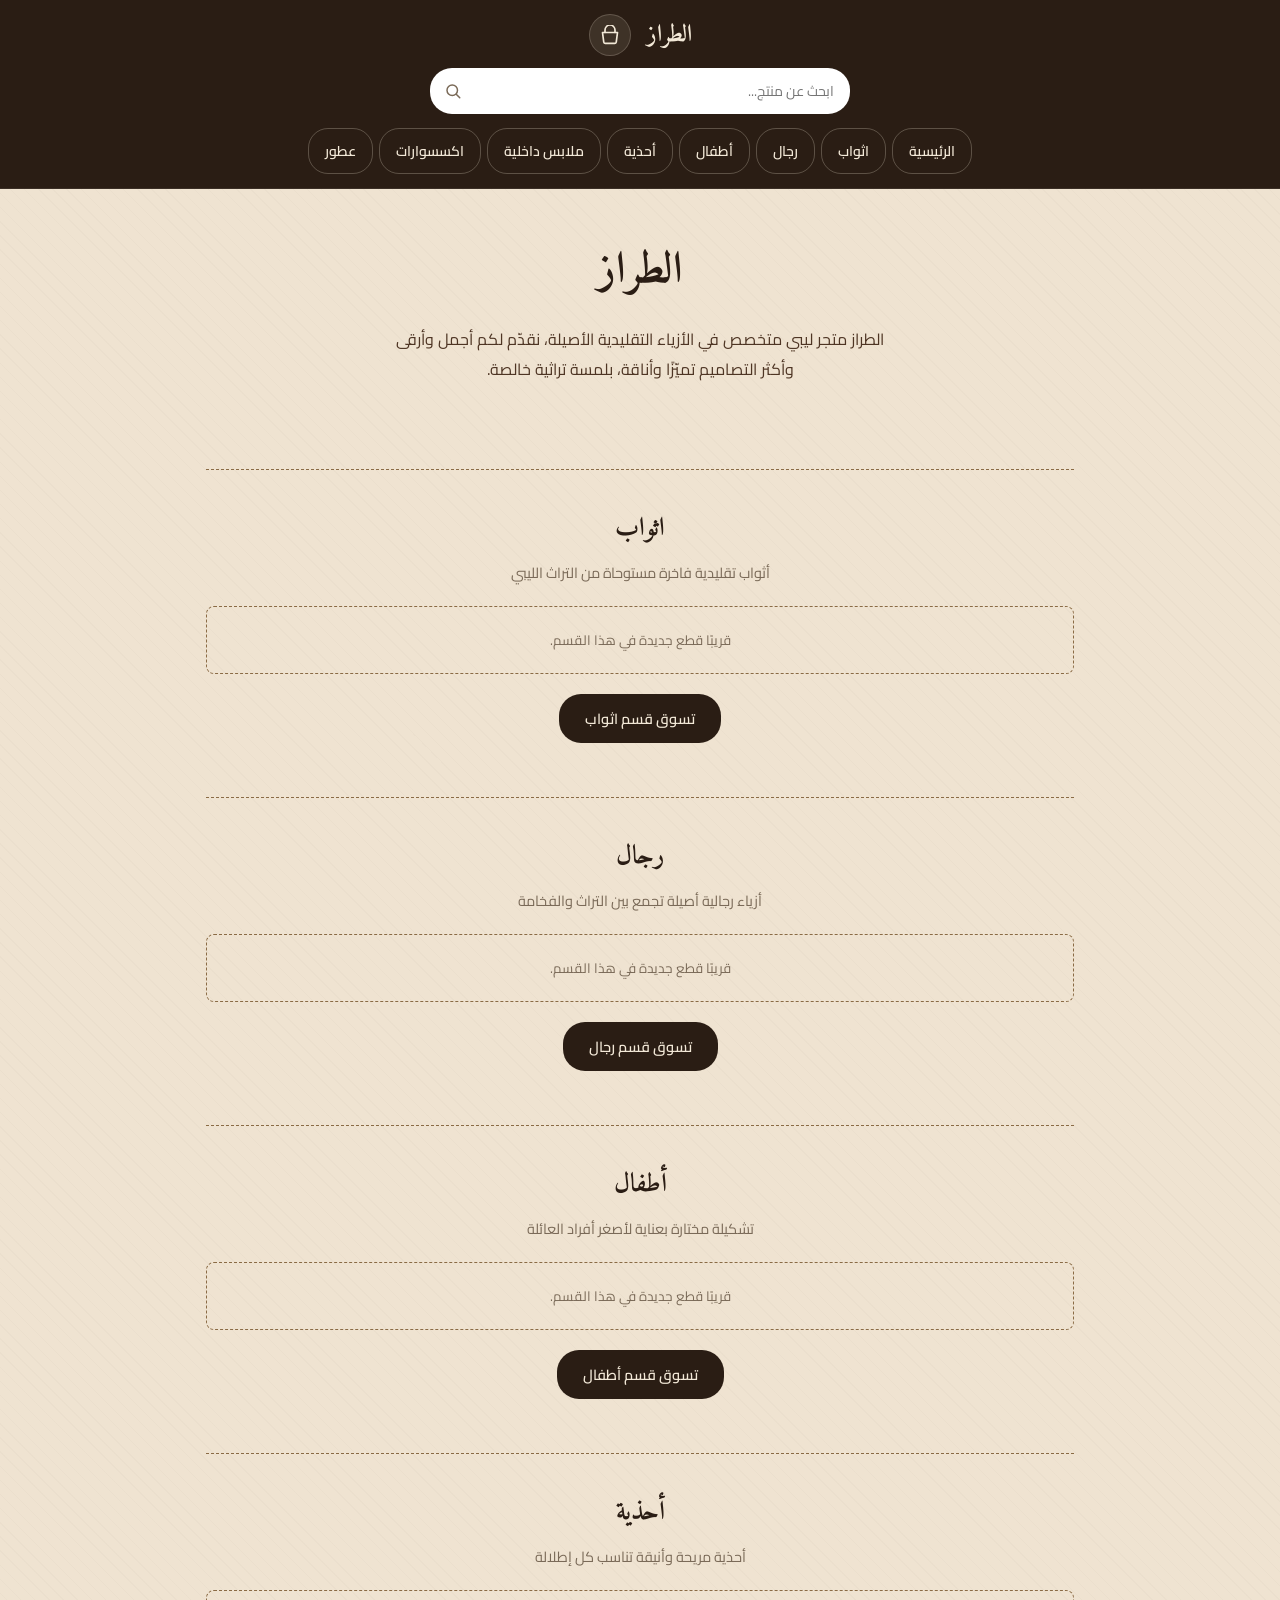
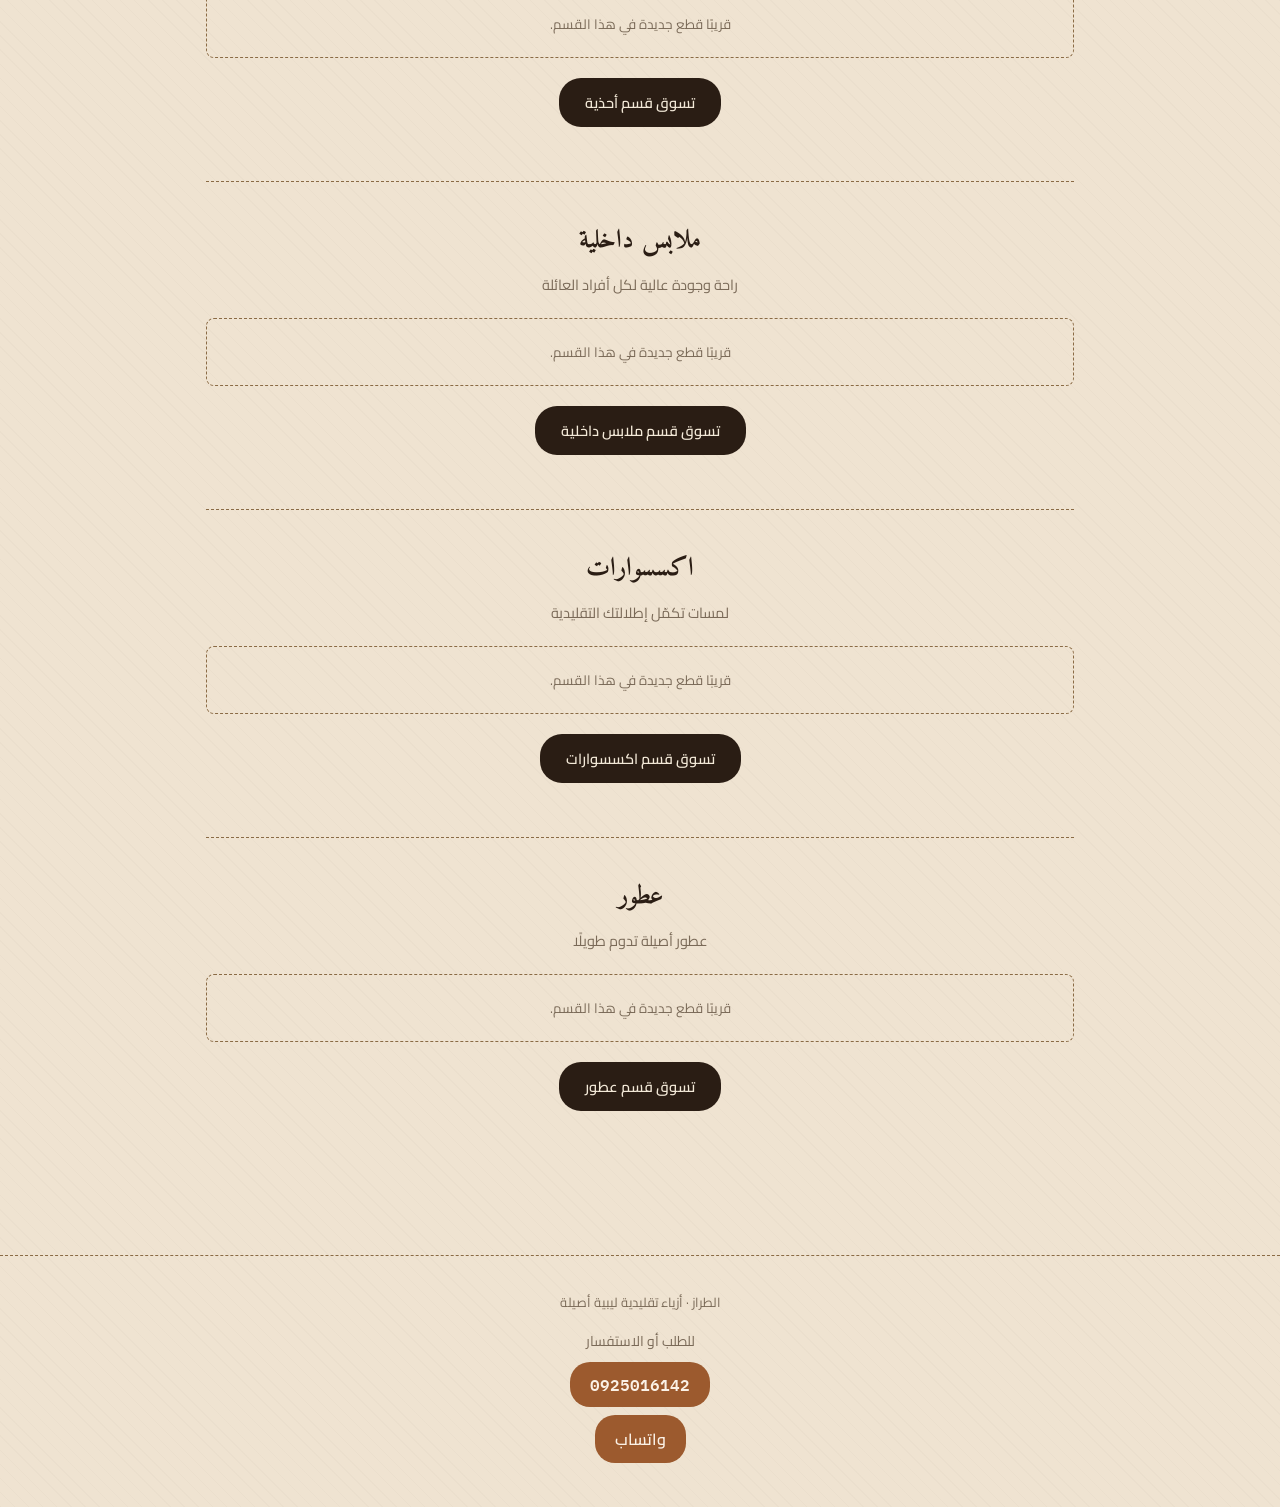
==== index.html @ 1735afae "Update index.html" ====
<!DOCTYPE html>
<html lang="ar" dir="rtl">
<head>
<meta charset="UTF-8">
<meta name="viewport" content="width=device-width, initial-scale=1.0">
<title>الطراز</title>
<meta name="description" content="الطراز متجر ليبي متخصص في الأزياء التقليدية الأصيلة. أثواب ورجالي وأطفال وأكسسوارات وعطور بلمسة تراثية فاخرة.">
<meta property="og:type" content="website">
<meta property="og:title" content="الطراز | أزياء تقليدية ليبية أصيلة">
<meta property="og:description" content="أثواب ورجالي وأطفال وأكسسوارات وعطور، بلمسة تراثية فاخرة. تصفّح واطلب مباشرة.">
<meta property="og:image" content="https://acer218.github.io/altiraz-shop/og-image.png">
<meta property="og:url" content="https://acer218.github.io/altiraz-shop/">
<meta name="twitter:card" content="summary_large_image">
<meta name="twitter:title" content="الطراز | أزياء تقليدية ليبية أصيلة">
<meta name="twitter:description" content="أثواب ورجالي وأطفال وأكسسوارات وعطور، بلمسة تراثية فاخرة.">
<meta name="twitter:image" content="https://acer218.github.io/altiraz-shop/og-image.png">
<link rel="icon" type="image/svg+xml" href="favicon.svg">
<link rel="preconnect" href="https://fonts.googleapis.com">
<link rel="preconnect" href="https://fonts.gstatic.com" crossorigin>
<link href="https://fonts.googleapis.com/css2?family=Amiri:wght@400;700&family=Cairo:wght@400;600;700&family=IBM+Plex+Mono:wght@500;600&display=swap" rel="stylesheet">
<link rel="stylesheet" href="shop.css">
</head>
<body>

<header>
  <div class="header-top">
    <div class="brand-group">
      <div class="brand" id="brandLogo">الطراز</div>
      <button class="header-cart-btn" id="headerCartBtn" aria-label="السلة">
        <svg viewBox="0 0 24 24" fill="none" stroke="currentColor" stroke-width="2" stroke-linecap="round" stroke-linejoin="round"><path d="M6 9V6a6 6 0 0112 0v3"/><path d="M3 9h18l-1.5 11.5a2 2 0 01-2 1.5H6.5a2 2 0 01-2-1.5L3 9z"/></svg>
        <span class="cart-badge" id="cartBadge">0</span>
      </button>
    </div>
  </div>
  <div class="header-search">
    <input type="text" id="globalSearch" placeholder="ابحث عن منتج..." autocomplete="off">
    <button id="globalSearchBtn" aria-label="بحث">
      <svg viewBox="0 0 24 24" fill="none" stroke="currentColor" stroke-width="2" stroke-linecap="round" stroke-linejoin="round"><circle cx="11" cy="11" r="7"/><line x1="21" y1="21" x2="16.65" y2="16.65"/></svg>
    </button>
  </div>
  <nav id="navButtons"></nav>
</header>

<div class="admin-banner" id="adminBanner" style="display:none;"></div>

<main id="main">
  <div class="loading">جاري التحميل…</div>
</main>

<footer>
  <div class="footer-brand">الطراز &middot; أزياء تقليدية ليبية أصيلة</div>
  <div class="footer-contact">
    للطلب أو الاستفسار
    <a class="mono" href="tel:0925016142">0925016142</a>
    <a class="whatsapp-btn" href="https://wa.me/218925016142" target="_blank" rel="noopener">واتساب</a>
  </div>
  <button class="secret-dot" id="secretDot" aria-hidden="true" tabindex="-1"></button>
</footer>

<script src="shop.js"></script>
</body>
</html>
---- shop.css ----
:root{
  --espresso:#2a1d14;
  --coffee:#4e3524;
  --camel:#c89a67;
  --camel-dark:#8a6234;
  --parchment:#efe3d1;
  --card:#fbf6ec;
  --rust:#9c5a2e;
  --rust-dark:#7a4523;
  --thread:#8a6b45;
  --ink:#2a1d14;
  --muted:#7a6a58;
}
*{box-sizing:border-box;}
html,body{margin:0;padding:0;}
body{
  background:var(--parchment);
  background-image:
    repeating-linear-gradient(45deg, rgba(42,29,20,0.02) 0px, rgba(42,29,20,0.02) 1px, transparent 1px, transparent 10px);
  color:var(--ink);
  font-family:'Cairo', sans-serif;
  min-height:100vh;
  font-size:15px;
}
h1,h2,h3,.brand{ font-family:'Amiri', serif; }
.mono{ font-family:'IBM Plex Mono', monospace; direction:ltr; unicode-bidi:isolate; }

/* header / nav */
header{
  background:var(--espresso);
  color:var(--parchment);
  padding:14px 16px;
  position:sticky;
  top:0;
  z-index:30;
  border-bottom:1px solid rgba(255,255,255,0.08);
}
.header-top{
  display:flex;
  justify-content:center;
  margin-bottom:12px;
}
.brand-group{
  display:flex;
  align-items:center;
  gap:16px;
}
.brand{
  font-size:24px;
  font-weight:700;
  color:#f3e9d8;
  cursor:pointer;
  user-select:none;
}
.header-cart-btn{
  position:relative;
  background:rgba(243,233,216,0.1);
  border:1px solid rgba(243,233,216,0.2);
  border-radius:50%;
  width:42px; height:42px;
  color:#f3e9d8;
  cursor:pointer;
  display:flex;
  align-items:center;
  justify-content:center;
}
.header-cart-btn svg{ width:20px; height:20px; }
.header-cart-btn:hover{ background:rgba(243,233,216,0.18); }
.header-search{
  display:flex;
  align-items:center;
  background:#fff;
  border-radius:22px;
  overflow:hidden;
  width:100%;
  max-width:480px;
  margin:0 auto 14px;
}
.header-search input{
  flex:1;
  border:none;
  padding:10px 16px;
  font-size:14px;
  font-family:'Cairo', sans-serif;
  background:transparent;
  color:var(--ink);
}
.header-search input:focus{ outline:none; }
.header-search button{
  background:none;
  border:none;
  padding:0 14px;
  color:var(--muted);
  cursor:pointer;
  display:flex;
  align-items:center;
}
.header-search button svg{ width:18px; height:18px; }
nav{
  display:flex;
  flex-wrap:wrap;
  justify-content:center;
  gap:6px;
  width:100%;
}
nav button{
  background:transparent;
  border:1px solid rgba(243,233,216,0.25);
  color:#f3e9d8;
  font-family:'Cairo', sans-serif;
  font-size:14px;
  font-weight:600;
  padding:9px 16px;
  border-radius:20px;
  cursor:pointer;
  min-height:40px;
  transition:background 0.15s, border-color 0.15s;
}
nav button:hover{ background:rgba(243,233,216,0.08); }
nav button.active{
  background:var(--camel);
  border-color:var(--camel);
  color:var(--espresso);
}

.admin-banner{
  background:var(--rust);
  color:#fbf1e6;
  text-align:center;
  padding:9px 12px;
  font-size:13.5px;
  font-weight:600;
  display:flex;
  align-items:center;
  justify-content:center;
  gap:12px;
}
.admin-banner button{
  background:rgba(255,255,255,0.15);
  border:1px solid rgba(255,255,255,0.4);
  color:#fbf1e6;
  font-size:12.5px;
  padding:5px 12px;
  border-radius:14px;
  cursor:pointer;
}

main{ max-width:900px; margin:0 auto; padding:0 16px 70px; }

/* hero / intro */
.hero{
  padding:44px 4px 30px;
  text-align:center;
}
.hero h1{
  font-size:34px;
  font-weight:700;
  margin:0 0 14px;
  color:var(--espresso);
}
.hero p{
  color:var(--coffee);
  font-size:16px;
  line-height:1.9;
  max-width:520px;
  margin:0 auto;
}

/* contact */
.contact{
  margin:36px auto 10px;
  max-width:340px;
  background:var(--card);
  border:1px dashed var(--thread);
  border-radius:10px;
  padding:22px 20px;
  text-align:center;
}
.contact h2{ font-size:19px; margin:0 0 8px; }
.contact p{ color:var(--muted); font-size:14px; margin:0 0 14px; }
.contact a{
  display:inline-block;
  background:var(--rust);
  color:#fbf1e6;
  font-family:'IBM Plex Mono', monospace;
  direction:ltr;
  font-size:17px;
  font-weight:600;
  padding:11px 22px;
  border-radius:22px;
  text-decoration:none;
}
.contact a:hover{ background:var(--rust-dark); }
.contact-btns{
  display:flex;
  flex-direction:column;
  align-items:center;
  gap:10px;
}
.whatsapp-btn{
  display:inline-block;
  background:#2f7a4f;
  color:#fbf1e6;
  font-family:'Cairo', sans-serif;
  font-size:14.5px;
  font-weight:600;
  padding:9px 22px;
  border-radius:20px;
  text-decoration:none;
}
.whatsapp-btn:hover{ background:#255f3e; }

/* category preview sections on home */
.reveal{
  opacity:0;
  transform:translateY(18px);
  transition:opacity 0.6s ease, transform 0.6s ease;
}
.reveal.in{ opacity:1; transform:translateY(0); }

.preview{
  margin:54px 0;
  padding-top:36px;
  border-top:1px dashed var(--thread);
  text-align:center;
}
.preview h2{ font-size:26px; margin:0 0 8px; }
.preview p{ color:var(--muted); font-size:14.5px; margin:0 0 20px; }
.preview-grid{
  display:grid;
  grid-template-columns:repeat(auto-fit, minmax(120px,1fr));
  gap:14px;
  margin-bottom:20px;
}
.preview-grid img{
  width:100%;
  aspect-ratio:4/5;
  object-fit:cover;
  border-radius:2px;
  border:3px solid var(--card);
  outline:1px solid var(--thread);
  outline-offset:-4px;
  box-shadow:0 2px 6px rgba(42,29,20,0.18);
  cursor:pointer;
  transition:transform 0.15s ease;
  background:var(--card);
  padding:0;
}
.preview-grid img:hover{ transform:scale(1.03); }
.preview-empty{
  color:var(--muted);
  font-size:13.5px;
  margin-bottom:20px;
  padding:20px;
  border:1px dashed var(--thread);
  border-radius:8px;
}
.preview-btn{
  display:inline-block;
  background:var(--espresso);
  color:#f3e9d8;
  border:none;
  font-family:'Cairo', sans-serif;
  font-size:14.5px;
  font-weight:600;
  padding:11px 26px;
  border-radius:22px;
  cursor:pointer;
}
.preview-btn:hover{ background:#3a281c; }

.featured-section{
  margin:44px 0;
  padding-top:8px;
}
.featured-section h2{
  font-size:24px;
  margin:0 0 16px;
  text-align:center;
}
.featured-scroll{
  display:flex;
  gap:16px;
  overflow-x:auto;
  padding:4px 4px 14px;
  scroll-snap-type:x proximity;
}
.featured-scroll .tag{
  min-width:190px;
  max-width:190px;
  flex-shrink:0;
  scroll-snap-align:start;
}
.featured-scroll::-webkit-scrollbar{ height:6px; }
.featured-scroll::-webkit-scrollbar-thumb{ background:var(--thread); border-radius:3px; }

/* category page */
.cat-top{
  padding-top:30px;
  text-align:center;
  margin-bottom:24px;
}
.cat-top h2{ font-size:28px; margin:0 0 4px; }
.cat-top p{ color:var(--muted); font-size:14px; margin:0; }

.search-bar{ max-width:420px; margin:0 auto 24px; }
.search-bar input{
  width:100%;
  padding:11px 16px;
  border:1px solid rgba(42,29,20,0.2);
  border-radius:22px;
  font-size:14.5px;
  font-family:'Cairo', sans-serif;
  background:var(--card);
}
.search-bar input:focus{ outline:2px solid var(--camel); outline-offset:1px; }

.grid{
  display:grid;
  grid-template-columns:repeat(auto-fill, minmax(160px,1fr));
  gap:24px 16px;
}

.tag{
  position:relative;
  background:var(--card);
  border:1px dashed var(--thread);
  border-radius:4px;
  padding:14px 14px 16px;
  cursor:pointer;
}
.tag::before{
  content:"";
  position:absolute;
  top:-9px;
  right:24px;
  width:18px; height:18px;
  background:var(--parchment);
  border:1px dashed var(--thread);
  border-radius:50%;
}
.tag::after{
  content:"";
  position:absolute;
  top:-2px;
  right:31px;
  width:4px; height:16px;
  background:var(--camel-dark);
  border-radius:2px;
  transform:rotate(-8deg);
}
.tag-img{
  width:100%;
  aspect-ratio:4/5;
  object-fit:cover;
  border-radius:3px;
  background:var(--parchment);
  display:block;
  margin-bottom:12px;
  border:1px solid rgba(42,29,20,0.08);
}
.tag-name{ font-size:16.5px; font-weight:700; margin:0 0 5px; }
.tag-desc{ font-size:13px; color:var(--muted); line-height:1.5; margin:0 0 12px; min-height:18px; }

.sold-out-badge{
  position:absolute;
  top:10px;
  left:10px;
  background:rgba(42,29,20,0.85);
  color:#fbe9e0;
  font-size:11px;
  font-weight:700;
  padding:4px 10px;
  border-radius:12px;
  z-index:1;
}
.feature-star{
  position:absolute;
  top:8px;
  right:8px;
  width:30px; height:30px;
  border-radius:50%;
  background:rgba(255,255,255,0.85);
  border:1px solid rgba(42,29,20,0.15);
  cursor:pointer;
  display:flex;
  align-items:center;
  justify-content:center;
  z-index:1;
}
.feature-star svg{
  width:16px; height:16px;
  fill:none;
  stroke:var(--muted);
  stroke-width:1.6;
}
.feature-star:hover svg{ stroke:var(--rust); }
.feature-star.active{ background:var(--rust); border-color:var(--rust); }
.feature-star.active svg{ fill:#fff2e2; stroke:#fff2e2; }

.discount-badge{
  position:absolute;
  top:10px;
  right:10px;
  background:#b23b3b;
  color:#fff;
  font-size:11px;
  font-weight:700;
  padding:4px 10px;
  border-radius:12px;
  z-index:1;
}
.price-block{
  display:flex;
  align-items:baseline;
  gap:8px;
  flex-wrap:wrap;
}
.tag-price-old{
  font-size:12.5px;
  color:var(--muted);
  text-decoration:line-through;
}
.pm-discount-badge{
  position:static;
  display:inline-block;
  margin-bottom:8px;
}
.pm-price-block{ margin-bottom:14px; }
.sold-out-text{
  color:#9c2e2e;
  font-size:13px;
  font-weight:600;
  margin:8px 0 0;
}
.size-select-wrap{ margin-bottom:12px; }
.size-select{
  width:100%;
  padding:8px 10px;
  border:1px solid rgba(42,29,20,0.2);
  border-radius:6px;
  font-size:13.5px;
  font-family:'Cairo', sans-serif;
  background:#fff;
}
.order-ref{
  font-size:16px;
  font-weight:700;
  color:var(--rust-dark);
  margin:4px 0 14px;
}
.order-id{ font-size:12.5px; color:var(--muted); font-weight:400; }
.field-checkbox label{
  display:flex;
  align-items:center;
  gap:8px;
  font-size:14px;
  color:var(--ink);
  font-weight:500;
  cursor:pointer;
}
.field-checkbox input[type=checkbox]{ width:16px; height:16px; }
.add-cart-btn:disabled{
  background:rgba(42,29,20,0.15);
  color:var(--muted);
  cursor:not-allowed;
}
.tag-footer{
  display:flex;
  align-items:center;
  justify-content:space-between;
  border-top:1px dashed var(--thread);
  padding-top:10px;
  gap:6px;
  flex-wrap:wrap;
}
.tag-price{
  font-family:'IBM Plex Mono', monospace;
  direction:ltr;
  font-weight:600;
  font-size:14.5px;
  color:var(--rust-dark);
  background:rgba(156,90,46,0.08);
  padding:3px 8px;
  border-radius:3px;
}
.tag-admin-actions{ display:flex; gap:6px; }
.tag-edit, .tag-del{
  background:none;
  border:1px solid rgba(42,29,20,0.18);
  color:var(--muted);
  font-size:12px;
  padding:5px 10px;
  border-radius:14px;
  cursor:pointer;
  font-family:'Cairo', sans-serif;
}
.tag-edit:hover{ background:#eee3d0; }
.tag-del:hover{ background:#f7e3dd; border-color:#c98; color:#7a2f1a; }

.empty{ text-align:center; padding:60px 16px; color:var(--muted); }
.empty h3{ font-size:18px; margin:0 0 6px; color:var(--ink); }

/* admin add/edit panel */
.panel{
  background:var(--card);
  border:1px solid rgba(42,29,20,0.1);
  border-radius:10px;
  padding:18px;
  margin-bottom:32px;
}
.panel h3{ font-size:15.5px; margin:0 0 16px; font-weight:700; }
.field{ margin-bottom:14px; }
.field label{ display:block; font-size:12.5px; color:var(--muted); margin-bottom:6px; font-weight:600; }
.field input[type=text], .field input[type=number], .field input[type=tel], .field textarea, .field select{
  width:100%;
  padding:11px;
  border:1px solid rgba(42,29,20,0.2);
  border-radius:6px;
  font-size:14.5px;
  font-family:'Cairo', sans-serif;
  background:#fff;
}
.field textarea{ resize:vertical; min-height:66px; }
#oPhone{ direction:ltr; text-align:right; }
.upload-box{
  border:1px dashed var(--thread);
  border-radius:8px;
  padding:14px;
  display:flex;
  align-items:center;
  gap:14px;
  background:rgba(255,255,255,0.4);
  flex-wrap:wrap;
}
.upload-preview{
  width:64px; height:80px;
  border-radius:4px;
  object-fit:cover;
  background:var(--parchment);
  border:1px solid rgba(42,29,20,0.1);
  flex-shrink:0;
}
.upload-box input[type=file]{ font-size:12.5px; max-width:100%; }
.primary-btn{
  width:100%;
  padding:12px;
  background:var(--rust);
  color:#fbf1e6;
  border:none;
  border-radius:8px;
  font-size:15px;
  font-weight:700;
  cursor:pointer;
  font-family:'Cairo', sans-serif;
}
.primary-btn:hover{ background:var(--rust-dark); }
.ghost-btn{
  width:100%;
  padding:11px;
  background:none;
  border:1px solid rgba(42,29,20,0.2);
  color:var(--muted);
  border-radius:8px;
  font-size:14px;
  cursor:pointer;
  margin-top:8px;
  font-family:'Cairo', sans-serif;
}
.form-error{ color:#9c2e2e; font-size:13px; margin:8px 0 0; }
.form-ok{ color:#3d6b2e; font-size:13px; margin:8px 0 0; }

/* hidden admin trigger */
.secret-dot{
  position:fixed;
  bottom:6px;
  left:6px;
  width:14px; height:14px;
  border-radius:50%;
  background:transparent;
  border:none;
  opacity:0.12;
  z-index:40;
  padding:0;
}

/* gate modal */
.modal-overlay{
  position:fixed;
  inset:0;
  background:rgba(42,29,20,0.55);
  display:flex;
  align-items:center;
  justify-content:center;
  z-index:50;
  padding:20px;
}
.modal-box{
  background:var(--card);
  border-radius:12px;
  padding:26px 22px;
  max-width:320px;
  width:100%;
  text-align:center;
}
.modal-box h2{ font-size:21px; margin:0 0 6px; }
.modal-box p{ color:var(--muted); font-size:13.5px; margin:0 0 16px; }
.modal-box input{
  width:100%;
  padding:11px;
  border:1px solid rgba(42,29,20,0.2);
  border-radius:6px;
  font-size:14px;
  background:#fff;
  margin-bottom:10px;
  font-family:'Cairo', sans-serif;
  text-align:center;
}
.gate-error{ color:#9c2e2e; font-size:12.5px; margin-bottom:8px; min-height:16px; }

.loading{ text-align:center; padding:60px; color:var(--muted); font-size:14px; }

footer{
  text-align:center;
  padding:34px 16px 44px;
  color:var(--muted);
  font-size:13px;
  border-top:1px dashed var(--thread);
  margin-top:20px;
}
.footer-brand{ margin-bottom:14px; }
.footer-contact{
  font-size:14px;
  display:flex;
  flex-direction:column;
  align-items:center;
  gap:8px;
}
.footer-contact a{
  display:inline-block;
  background:var(--rust);
  color:#fbf1e6;
  font-size:16px;
  font-weight:600;
  padding:9px 20px;
  border-radius:20px;
  text-decoration:none;
}
.footer-contact a:hover{ background:var(--rust-dark); }

/* cart */
.cart-badge{
  display:inline-block;
  min-width:18px;
  height:18px;
  line-height:18px;
  border-radius:9px;
  background:var(--rust);
  color:#fbf1e6;
  font-size:11px;
  font-weight:700;
  margin-right:6px;
  padding:0 5px;
}
.add-cart-btn{
  background:var(--espresso);
  color:#f3e9d8;
  border:none;
  font-family:'Cairo', sans-serif;
  font-size:12.5px;
  font-weight:600;
  padding:7px 14px;
  border-radius:16px;
  cursor:pointer;
}
.add-cart-btn:hover{ background:#3a281c; }
.add-cart-btn:disabled{ opacity:0.7; cursor:default; }

.cart-list{ margin-bottom:20px; }
.cart-row{
  display:flex;
  align-items:center;
  gap:12px;
  padding:12px 0;
  border-bottom:1px dashed var(--thread);
}
.cart-row-img{
  width:52px; height:64px;
  object-fit:cover;
  border-radius:4px;
  background:var(--parchment);
  border:1px solid rgba(42,29,20,0.08);
  flex-shrink:0;
}
.cart-row-info{ flex:1; min-width:0; }
.cart-row-name{ font-weight:700; font-size:14.5px; margin-bottom:3px; }
.cart-row-meta{ font-size:12.5px; color:var(--muted); }
.cart-total{
  text-align:left;
  font-size:16px;
  font-weight:700;
  color:var(--rust-dark);
  margin:16px 0 20px;
  text-align:center;
}

/* orders (admin) */
.order-list{ display:flex; flex-direction:column; gap:14px; }
.order-card{
  background:var(--card);
  border:1px solid rgba(42,29,20,0.1);
  border-radius:10px;
  padding:16px;
}
.order-head{
  display:flex;
  justify-content:space-between;
  align-items:center;
  margin-bottom:6px;
}
.order-name{ font-weight:700; font-size:15px; }
.order-meta{ font-size:13px; color:var(--coffee); margin-bottom:2px; }
.order-items{
  font-size:13px;
  color:var(--muted);
  margin:8px 0;
  border-top:1px dashed var(--thread);
  padding-top:8px;
}
.order-total{ font-size:14px; font-weight:700; color:var(--rust-dark); margin-bottom:4px; }
.order-date{ font-size:11.5px; color:var(--muted); }

/* admin multi-image preview strip */
.preview-strip{
  display:flex;
  flex-wrap:wrap;
  gap:10px;
  margin-top:12px;
}
.preview-thumb{
  position:relative;
  width:64px; height:80px;
}
.preview-thumb img{
  width:100%; height:100%;
  object-fit:cover;
  border-radius:4px;
  border:1px solid rgba(42,29,20,0.15);
}
.preview-thumb-remove{
  position:absolute;
  top:-6px;
  left:-6px;
  width:20px; height:20px;
  border-radius:50%;
  background:var(--rust);
  color:#fff;
  border:none;
  font-size:13px;
  line-height:20px;
  padding:0;
  cursor:pointer;
}

/* product detail fullscreen modal */
.product-modal-overlay{ padding:0; align-items:flex-start; }
.product-modal{
  background:var(--card);
  width:100%;
  min-height:100vh;
  max-width:560px;
  margin:0 auto;
  padding:24px 20px 50px;
  position:relative;
  text-align:center;
}
.modal-close{
  position:absolute;
  top:16px;
  left:16px;
  width:34px; height:34px;
  border-radius:50%;
  background:rgba(42,29,20,0.08);
  border:none;
  font-size:15px;
  color:var(--ink);
  cursor:pointer;
  z-index:3;
}
.pm-grid{
  display:flex;
  flex-direction:column;
  gap:0;
}
.pm-gallery{ margin-top:36px; }
.pm-info{ text-align:right; margin-top:18px; }
.product-modal-imgwrap{ position:relative; }
.product-modal-img{
  width:100%;
  max-height:60vh;
  object-fit:cover;
  border-radius:8px;
  border:1px solid rgba(42,29,20,0.1);
}
.pm-counter{
  position:absolute;
  bottom:12px;
  left:50%;
  transform:translateX(-50%);
  background:rgba(42,29,20,0.7);
  color:#fff;
  font-size:12px;
  padding:4px 12px;
  border-radius:12px;
}
.pm-nav{
  position:absolute;
  top:50%;
  transform:translateY(-50%);
  width:40px; height:40px;
  border-radius:50%;
  background:rgba(42,29,20,0.55);
  color:#fff;
  border:none;
  font-size:22px;
  line-height:1;
  cursor:pointer;
  z-index:2;
}
.pm-nav:hover{ background:rgba(42,29,20,0.8); }
.pm-prev{ right:10px; }
.pm-next{ left:10px; }
.product-modal-thumbs{
  display:flex;
  justify-content:center;
  gap:8px;
  flex-wrap:wrap;
  margin-top:14px;
}
.product-modal-thumbs img{
  width:52px; height:64px;
  object-fit:cover;
  border-radius:4px;
  border:2px solid transparent;
  cursor:pointer;
  opacity:0.7;
}
.product-modal-thumbs img.active{
  border-color:var(--camel-dark);
  opacity:1;
}
.product-modal-name{ font-size:22px; margin:6px 0 8px; }
.product-modal-desc{ color:var(--muted); font-size:14.5px; line-height:1.7; margin:0 0 14px; }
.pm-info .tag-price{ display:inline-block; margin-bottom:16px; }

.pm-size-label{
  font-size:12.5px;
  font-weight:600;
  color:var(--muted);
  margin-bottom:8px;
}
.pm-size-block{ margin-bottom:18px; }
.pm-size-group{
  display:flex;
  flex-wrap:wrap;
  gap:8px;
}
.pm-size-btn{
  min-width:44px;
  padding:9px 12px;
  border-radius:20px;
  border:1.5px solid rgba(42,29,20,0.2);
  background:#fff;
  font-family:'IBM Plex Mono', monospace;
  font-size:13.5px;
  font-weight:600;
  color:var(--ink);
  cursor:pointer;
}
.pm-size-btn.active{
  background:var(--espresso);
  border-color:var(--espresso);
  color:#f3e9d8;
}
.pm-qty-block{ margin-bottom:18px; }
.pm-qty-stepper{
  display:inline-flex;
  align-items:center;
  gap:0;
  border:1.5px solid rgba(42,29,20,0.2);
  border-radius:24px;
  overflow:hidden;
}
.pm-qty-stepper button{
  width:40px; height:40px;
  background:var(--parchment);
  border:none;
  font-size:18px;
  font-weight:700;
  color:var(--ink);
  cursor:pointer;
}
.pm-qty-stepper button:hover{ background:var(--camel); }
.pm-qty-stepper span{
  min-width:36px;
  text-align:center;
  font-size:15px;
  font-weight:700;
}

@media (min-width:700px){
  .product-modal{ max-width:900px; padding:32px 36px 50px; }
  .pm-grid{ flex-direction:row; text-align:right; gap:36px; }
  .pm-gallery{ flex:1; margin-top:8px; }
  .pm-info{ flex:1; margin-top:8px; padding-top:8px; }
}

@media (min-width:640px){
  body{ font-size:16px; }
  .header-search{ max-width:420px; }
  nav{ width:auto; }
  .hero h1{ font-size:44px; }
  .grid{ grid-template-columns:repeat(auto-fill, minmax(200px,1fr)); }
}
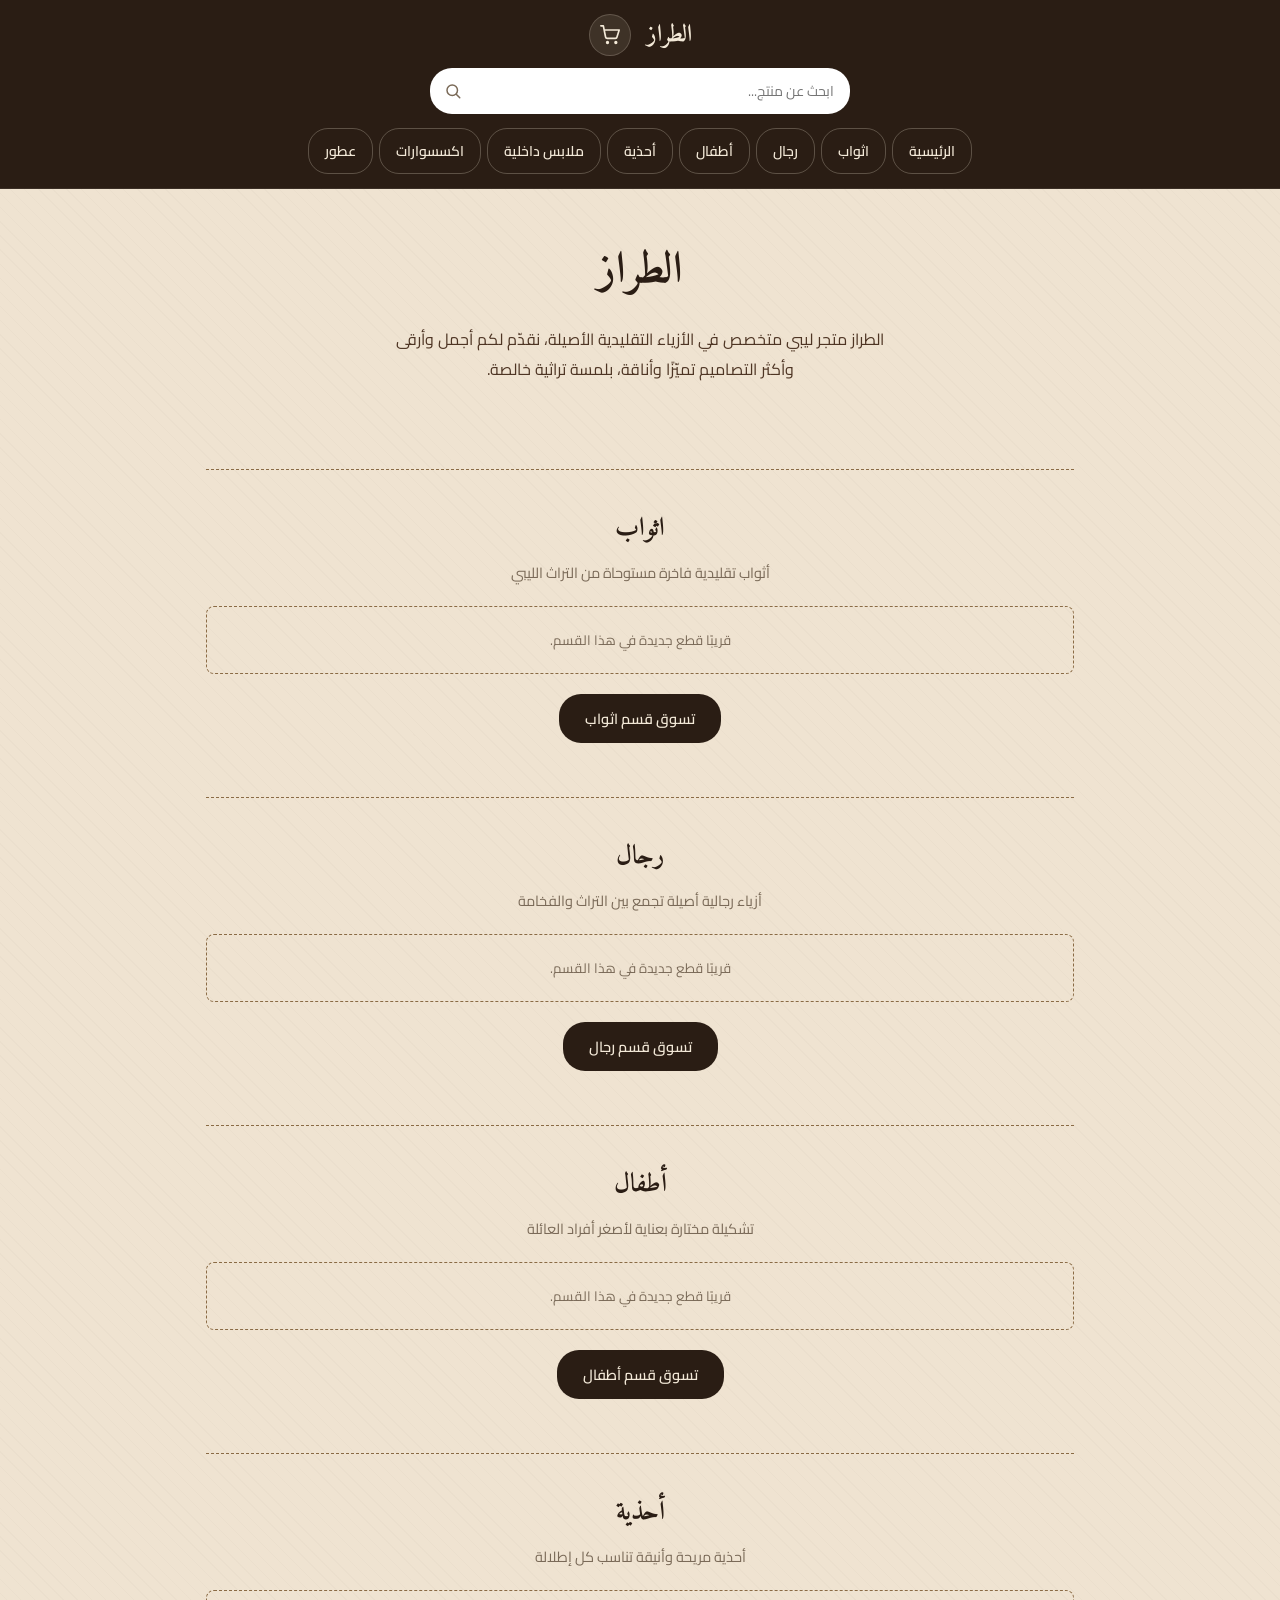
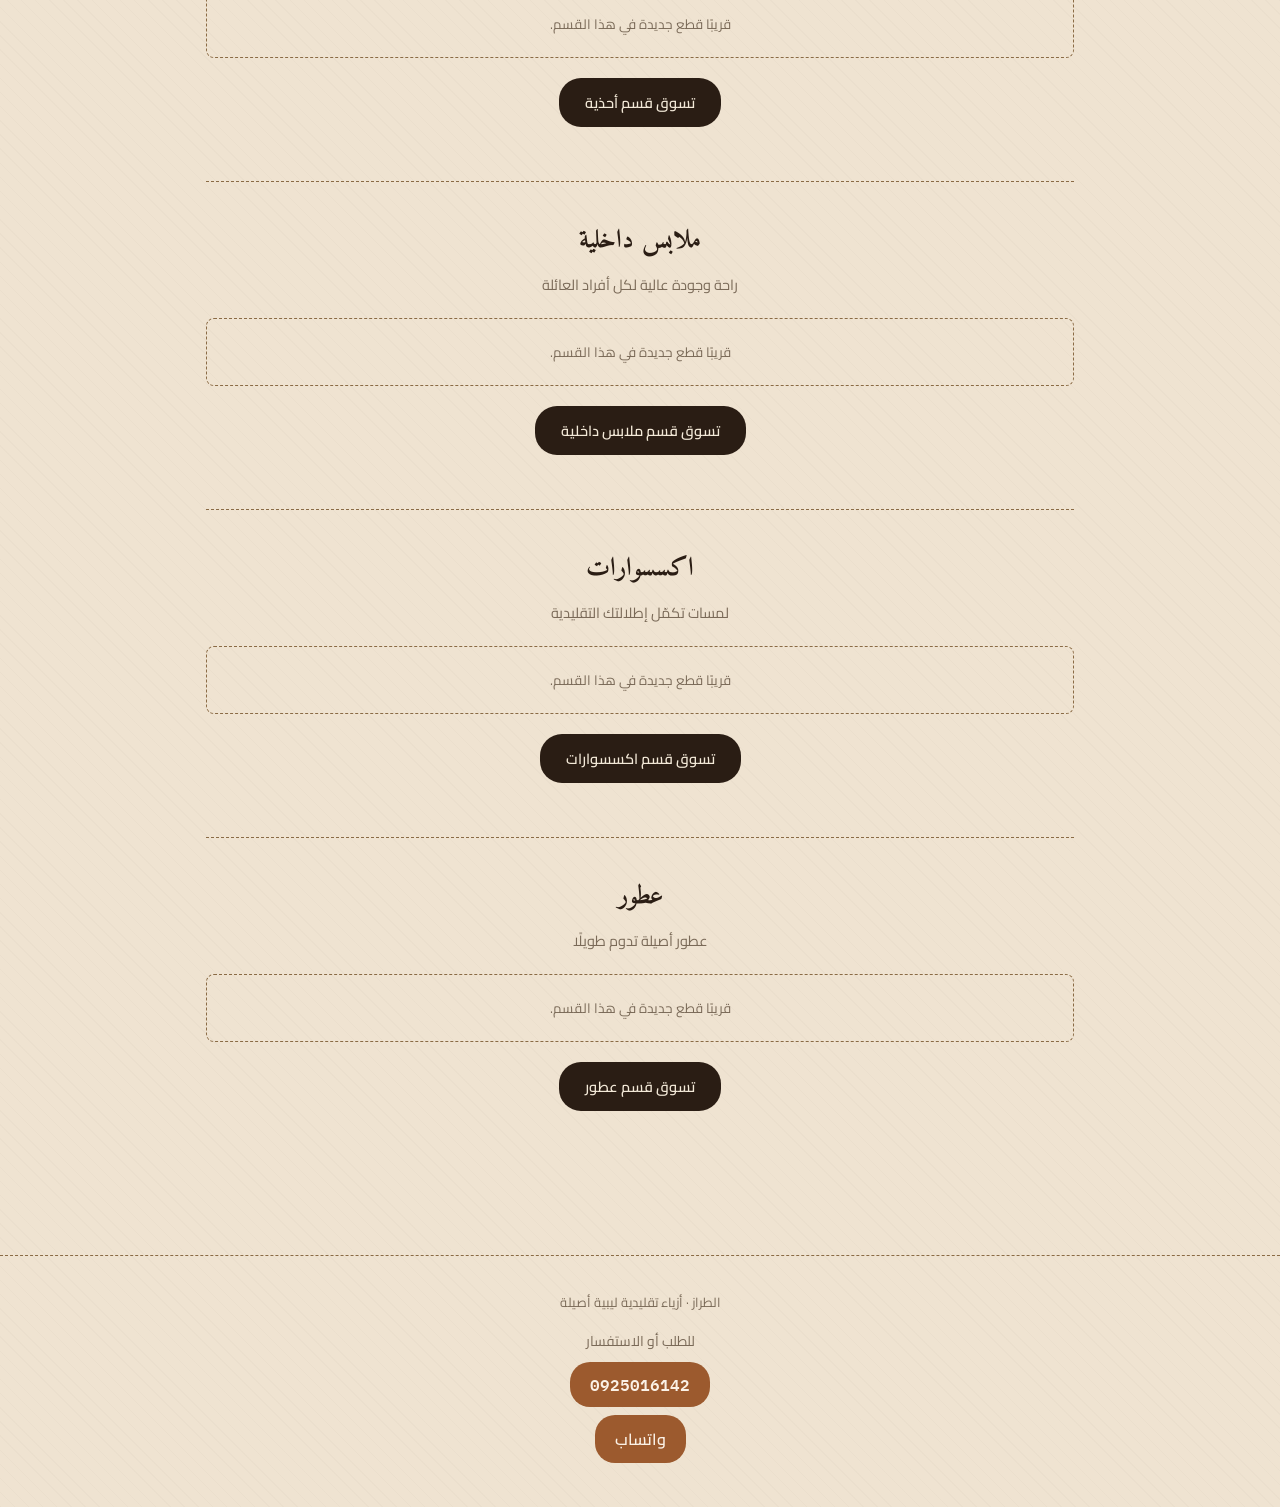
==== commit 8a8cf589: "Update index.html" ====
--- a/index.html
+++ b/index.html
@@ -27,7 +27,11 @@
     <div class="brand-group">
       <div class="brand" id="brandLogo">الطراز</div>
       <button class="header-cart-btn" id="headerCartBtn" aria-label="السلة">
-        <svg viewBox="0 0 24 24" fill="none" stroke="currentColor" stroke-width="2" stroke-linecap="round" stroke-linejoin="round"><path d="M6 9V6a6 6 0 0112 0v3"/><path d="M3 9h18l-1.5 11.5a2 2 0 01-2 1.5H6.5a2 2 0 01-2-1.5L3 9z"/></svg>
+        <svg viewBox="0 0 24 24" fill="none" stroke="currentColor" stroke-width="2" stroke-linecap="round" stroke-linejoin="round">
+          <circle cx="9" cy="21" r="1"></circle>
+          <circle cx="19" cy="21" r="1"></circle>
+          <path d="M1 1h3l2.68 13.39a2 2 0 002 1.61h9.72a2 2 0 002-1.61L23 6H5"></path>
+        </svg>
         <span class="cart-badge" id="cartBadge">0</span>
       </button>
     </div>
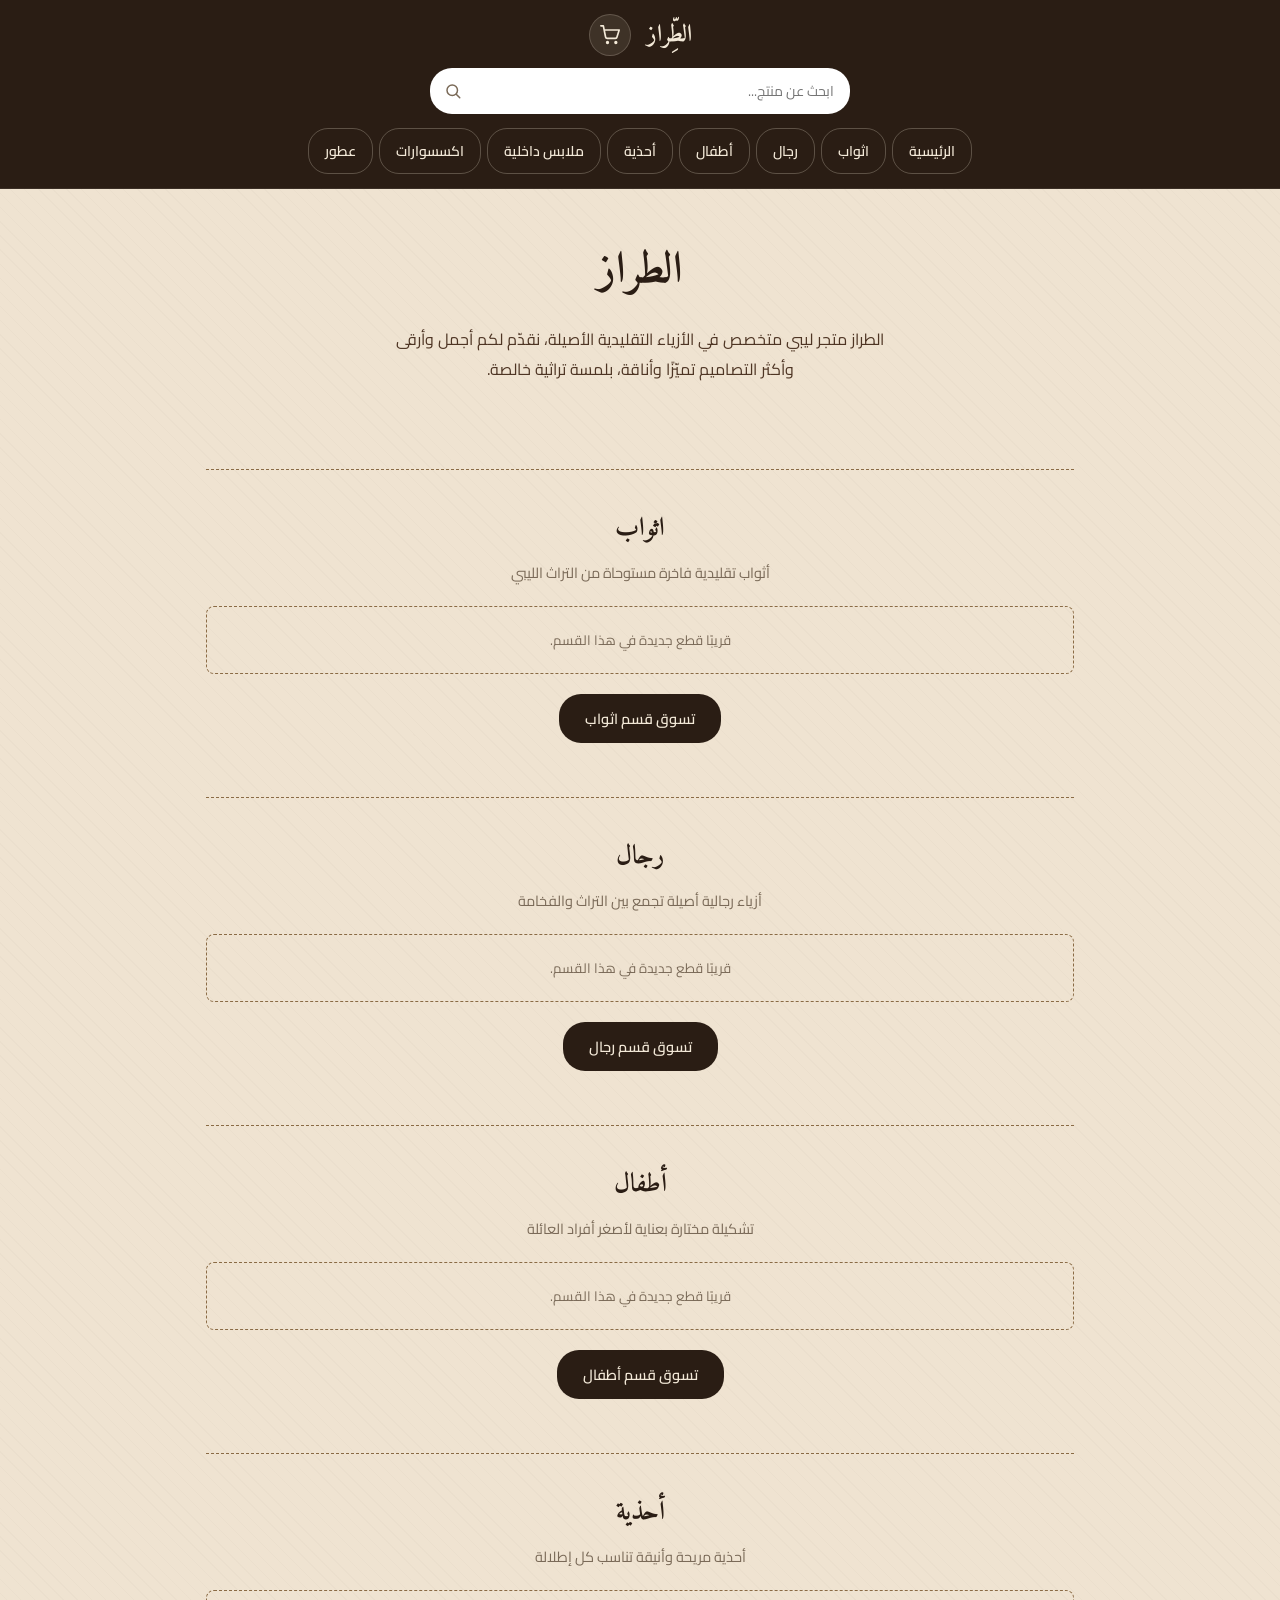
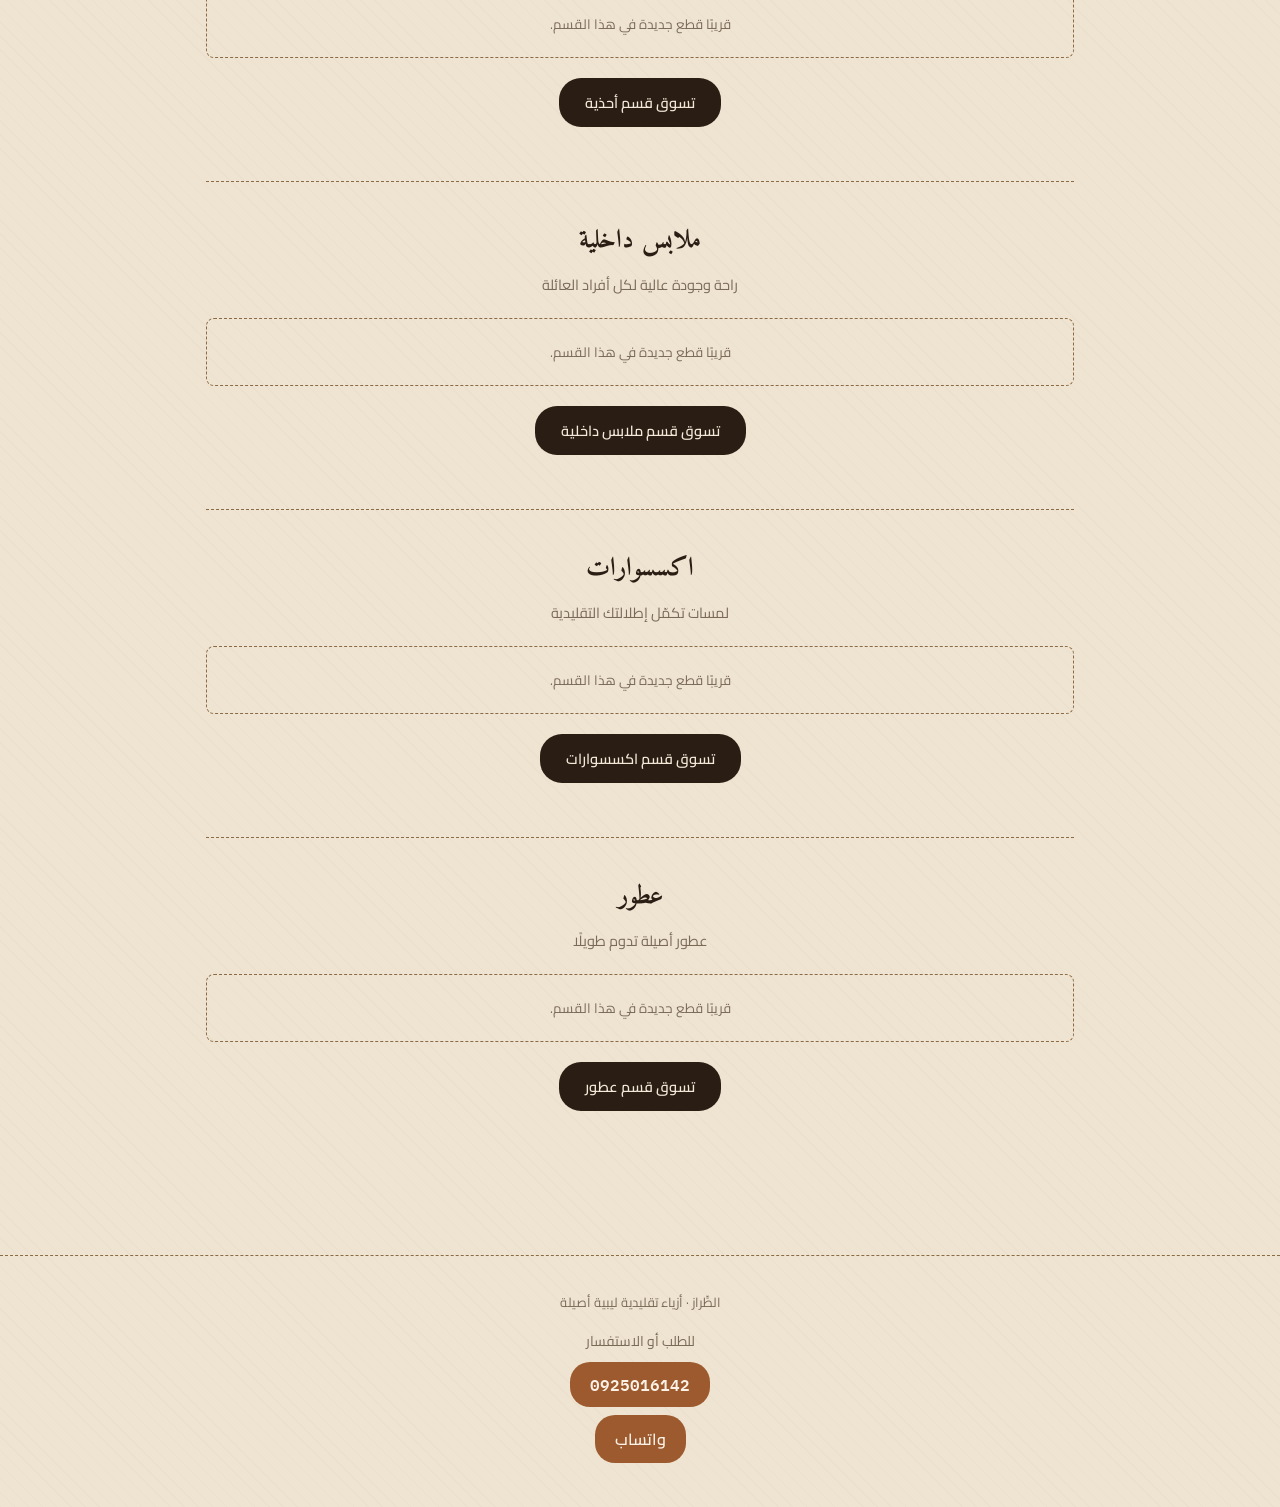
==== commit 2d4ad977: "Update index.html" ====
--- a/index.html
+++ b/index.html
@@ -3,18 +3,18 @@
 <head>
 <meta charset="UTF-8">
 <meta name="viewport" content="width=device-width, initial-scale=1.0">
-<title>الطراز</title>
-<meta name="description" content="الطراز متجر ليبي متخصص في الأزياء التقليدية الأصيلة. أثواب ورجالي وأطفال وأكسسوارات وعطور بلمسة تراثية فاخرة.">
+<title>الطِّراز</title>
+<meta name="description" content="الطِّراز متجر ليبي متخصص في الأزياء التقليدية الأصيلة. أثواب ورجالي وأطفال وأكسسوارات وعطور بلمسة تراثية فاخرة.">
 <meta property="og:type" content="website">
-<meta property="og:title" content="الطراز | أزياء تقليدية ليبية أصيلة">
+<meta property="og:title" content="الطِّراز | أزياء تقليدية ليبية أصيلة">
 <meta property="og:description" content="أثواب ورجالي وأطفال وأكسسوارات وعطور، بلمسة تراثية فاخرة. تصفّح واطلب مباشرة.">
 <meta property="og:image" content="https://acer218.github.io/altiraz-shop/og-image.png">
 <meta property="og:url" content="https://acer218.github.io/altiraz-shop/">
 <meta name="twitter:card" content="summary_large_image">
-<meta name="twitter:title" content="الطراز | أزياء تقليدية ليبية أصيلة">
+<meta name="twitter:title" content="الطِّراز | أزياء تقليدية ليبية أصيلة">
 <meta name="twitter:description" content="أثواب ورجالي وأطفال وأكسسوارات وعطور، بلمسة تراثية فاخرة.">
 <meta name="twitter:image" content="https://acer218.github.io/altiraz-shop/og-image.png">
-<link rel="icon" type="image/svg+xml" href="favicon.svg">
+<link rel="icon" type="image/png" href="favicon.png">
 <link rel="preconnect" href="https://fonts.googleapis.com">
 <link rel="preconnect" href="https://fonts.gstatic.com" crossorigin>
 <link href="https://fonts.googleapis.com/css2?family=Amiri:wght@400;700&family=Cairo:wght@400;600;700&family=IBM+Plex+Mono:wght@500;600&display=swap" rel="stylesheet">
@@ -25,7 +25,7 @@
 <header>
   <div class="header-top">
     <div class="brand-group">
-      <div class="brand" id="brandLogo">الطراز</div>
+      <div class="brand" id="brandLogo">الطِّراز</div>
       <button class="header-cart-btn" id="headerCartBtn" aria-label="السلة">
         <svg viewBox="0 0 24 24" fill="none" stroke="currentColor" stroke-width="2" stroke-linecap="round" stroke-linejoin="round">
           <circle cx="9" cy="21" r="1"></circle>
@@ -52,7 +52,7 @@
 </main>
 
 <footer>
-  <div class="footer-brand">الطراز &middot; أزياء تقليدية ليبية أصيلة</div>
+  <div class="footer-brand">الطِّراز &middot; أزياء تقليدية ليبية أصيلة</div>
   <div class="footer-contact">
     للطلب أو الاستفسار
     <a class="mono" href="tel:0925016142">0925016142</a>
--- a/shop.css
+++ b/shop.css
@@ -883,6 +883,32 @@
   color:#f3e9d8;
 }
 .pm-qty-block{ margin-bottom:18px; }
+.pm-action-stack{
+  display:flex;
+  flex-direction:column;
+  gap:10px;
+}
+.order-now-btn{
+  width:100%;
+  padding:14px;
+  background:transparent;
+  border:1.5px solid var(--espresso);
+  color:var(--espresso);
+  border-radius:8px;
+  font-size:15px;
+  font-weight:700;
+  cursor:pointer;
+  font-family:'Cairo', sans-serif;
+}
+.order-now-btn:hover{ background:rgba(42,29,20,0.06); }
+.pm-order-form{ text-align:right; margin-top:6px; }
+.pm-order-confirmed{
+  text-align:center;
+  padding:20px 10px;
+}
+.pm-order-confirmed h3{ font-size:18px; margin:0 0 6px; }
+.pm-order-confirmed p{ color:var(--muted); font-size:14px; margin:0 0 8px; }
+.pm-order-confirmed .preview-btn{ margin-top:10px; }
 .pm-qty-stepper{
   display:inline-flex;
   align-items:center;
@@ -909,10 +935,32 @@
 }
 
 @media (min-width:700px){
-  .product-modal{ max-width:900px; padding:32px 36px 50px; }
-  .pm-grid{ flex-direction:row; text-align:right; gap:36px; }
-  .pm-gallery{ flex:1; margin-top:8px; }
-  .pm-info{ flex:1; margin-top:8px; padding-top:8px; }
+  .product-modal-overlay{ align-items:center; padding:30px; }
+  .product-modal{
+    max-width:1140px;
+    min-height:0;
+    max-height:90vh;
+    overflow-y:auto;
+    border-radius:16px;
+    box-shadow:0 24px 60px rgba(42,29,20,0.35);
+    padding:44px 48px;
+  }
+  .pm-grid{ flex-direction:row; text-align:right; gap:48px; align-items:flex-start; }
+  .pm-gallery{ flex:1.15; margin-top:0; }
+  .pm-info{ flex:1; margin-top:0; padding-top:10px; }
+  .product-modal-img{ max-height:68vh; }
+  .product-modal-thumbs img{ width:68px; height:84px; }
+  .product-modal-name{ font-size:30px; margin:8px 0 12px; }
+  .product-modal-desc{ font-size:16.5px; line-height:1.8; margin:0 0 18px; }
+  .pm-price-block .tag-price{ font-size:22px; padding:5px 14px; }
+  .pm-price-block .tag-price-old{ font-size:15px; }
+  .pm-size-label{ font-size:14px; }
+  .pm-size-btn{ min-width:52px; padding:11px 16px; font-size:15px; }
+  .pm-qty-stepper button{ width:46px; height:46px; font-size:20px; }
+  .pm-qty-stepper span{ min-width:44px; font-size:17px; }
+  .pm-info .primary-btn{ font-size:17px; padding:15px; }
+  .modal-close{ width:40px; height:40px; font-size:17px; }
+  .pm-nav{ width:46px; height:46px; font-size:26px; }
 }
 
 @media (min-width:640px){
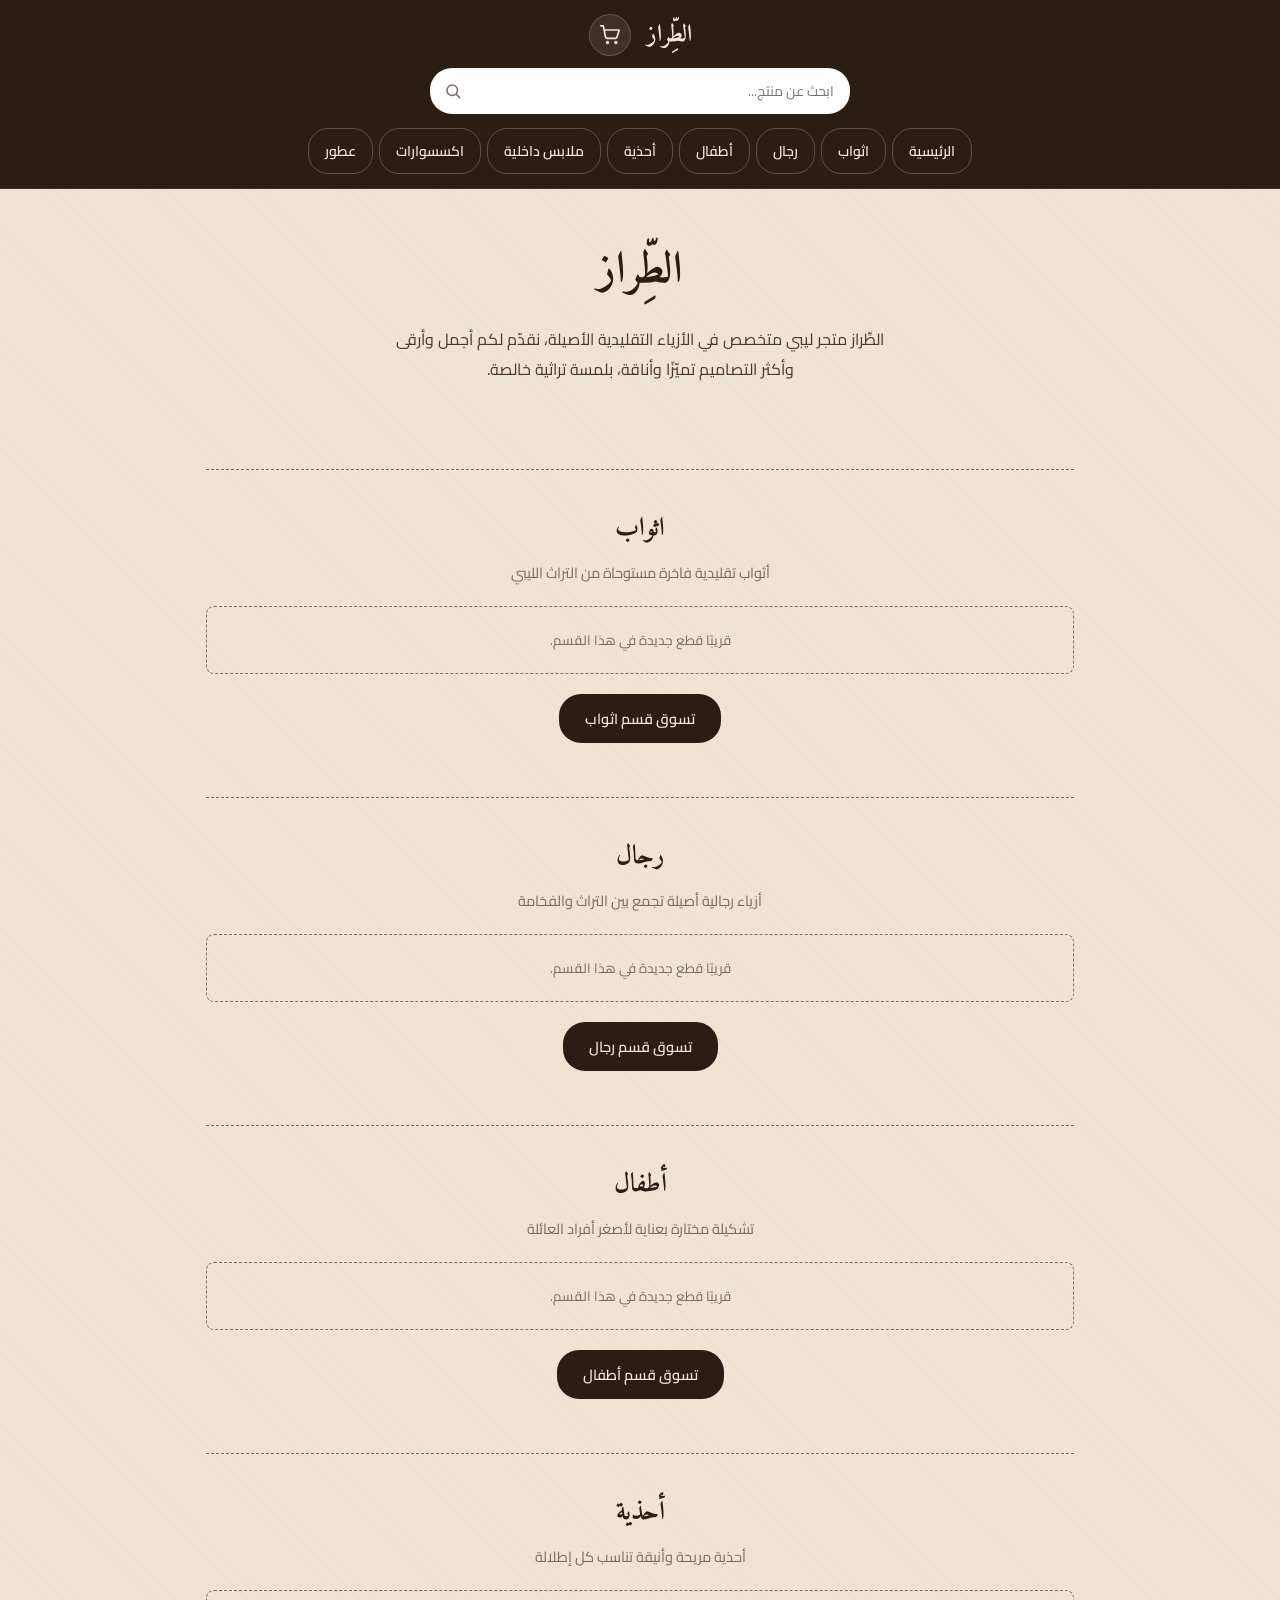
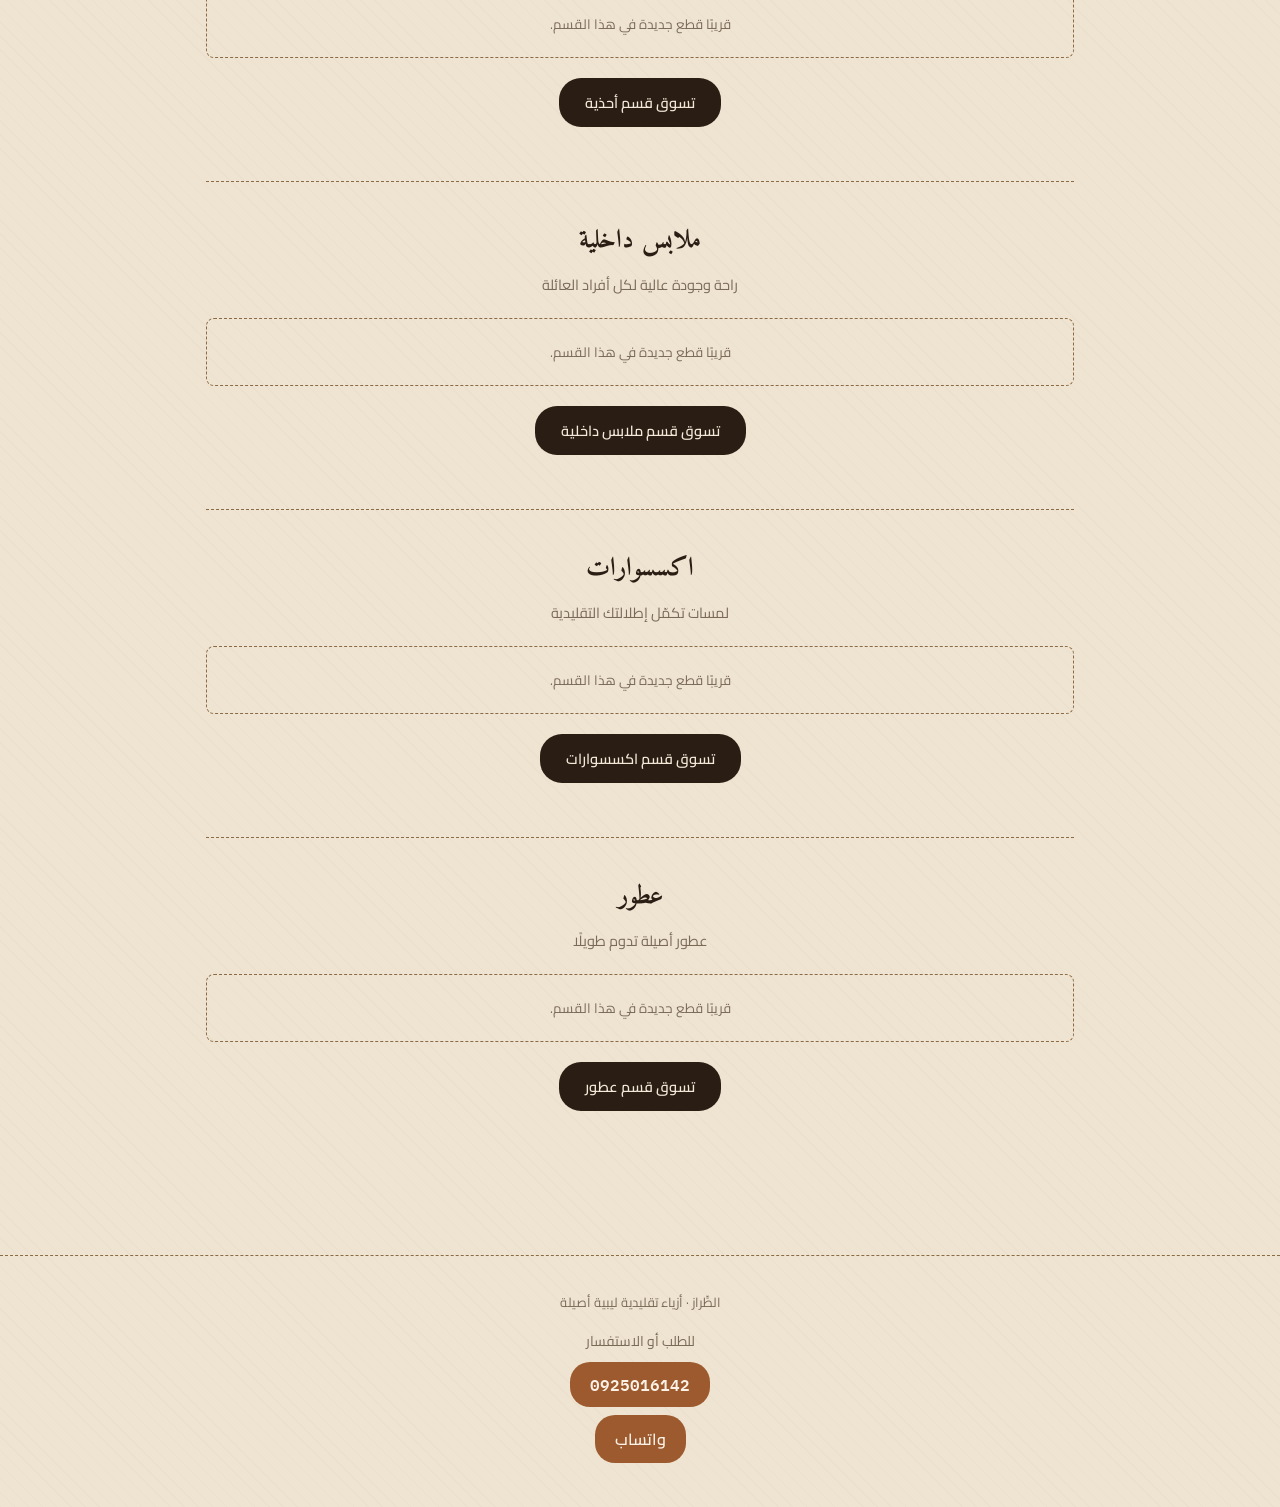
==== commit 11a90320: "Update index.html" ====
--- a/index.html
+++ b/index.html
@@ -8,12 +8,12 @@
 <meta property="og:type" content="website">
 <meta property="og:title" content="الطِّراز | أزياء تقليدية ليبية أصيلة">
 <meta property="og:description" content="أثواب ورجالي وأطفال وأكسسوارات وعطور، بلمسة تراثية فاخرة. تصفّح واطلب مباشرة.">
-<meta property="og:image" content="https://acer218.github.io/altiraz-shop/og-image.png">
+<meta property="og:image" content="https://acer218.github.io/altiraz-shop/og_image_1.png">
 <meta property="og:url" content="https://acer218.github.io/altiraz-shop/">
 <meta name="twitter:card" content="summary_large_image">
 <meta name="twitter:title" content="الطِّراز | أزياء تقليدية ليبية أصيلة">
 <meta name="twitter:description" content="أثواب ورجالي وأطفال وأكسسوارات وعطور، بلمسة تراثية فاخرة.">
-<meta name="twitter:image" content="https://acer218.github.io/altiraz-shop/og-image.png">
+<meta name="twitter:image" content="https://acer218.github.io/altiraz-shop/og_image_1.png">
 <link rel="icon" type="image/png" href="favicon.png">
 <link rel="preconnect" href="https://fonts.googleapis.com">
 <link rel="preconnect" href="https://fonts.gstatic.com" crossorigin>
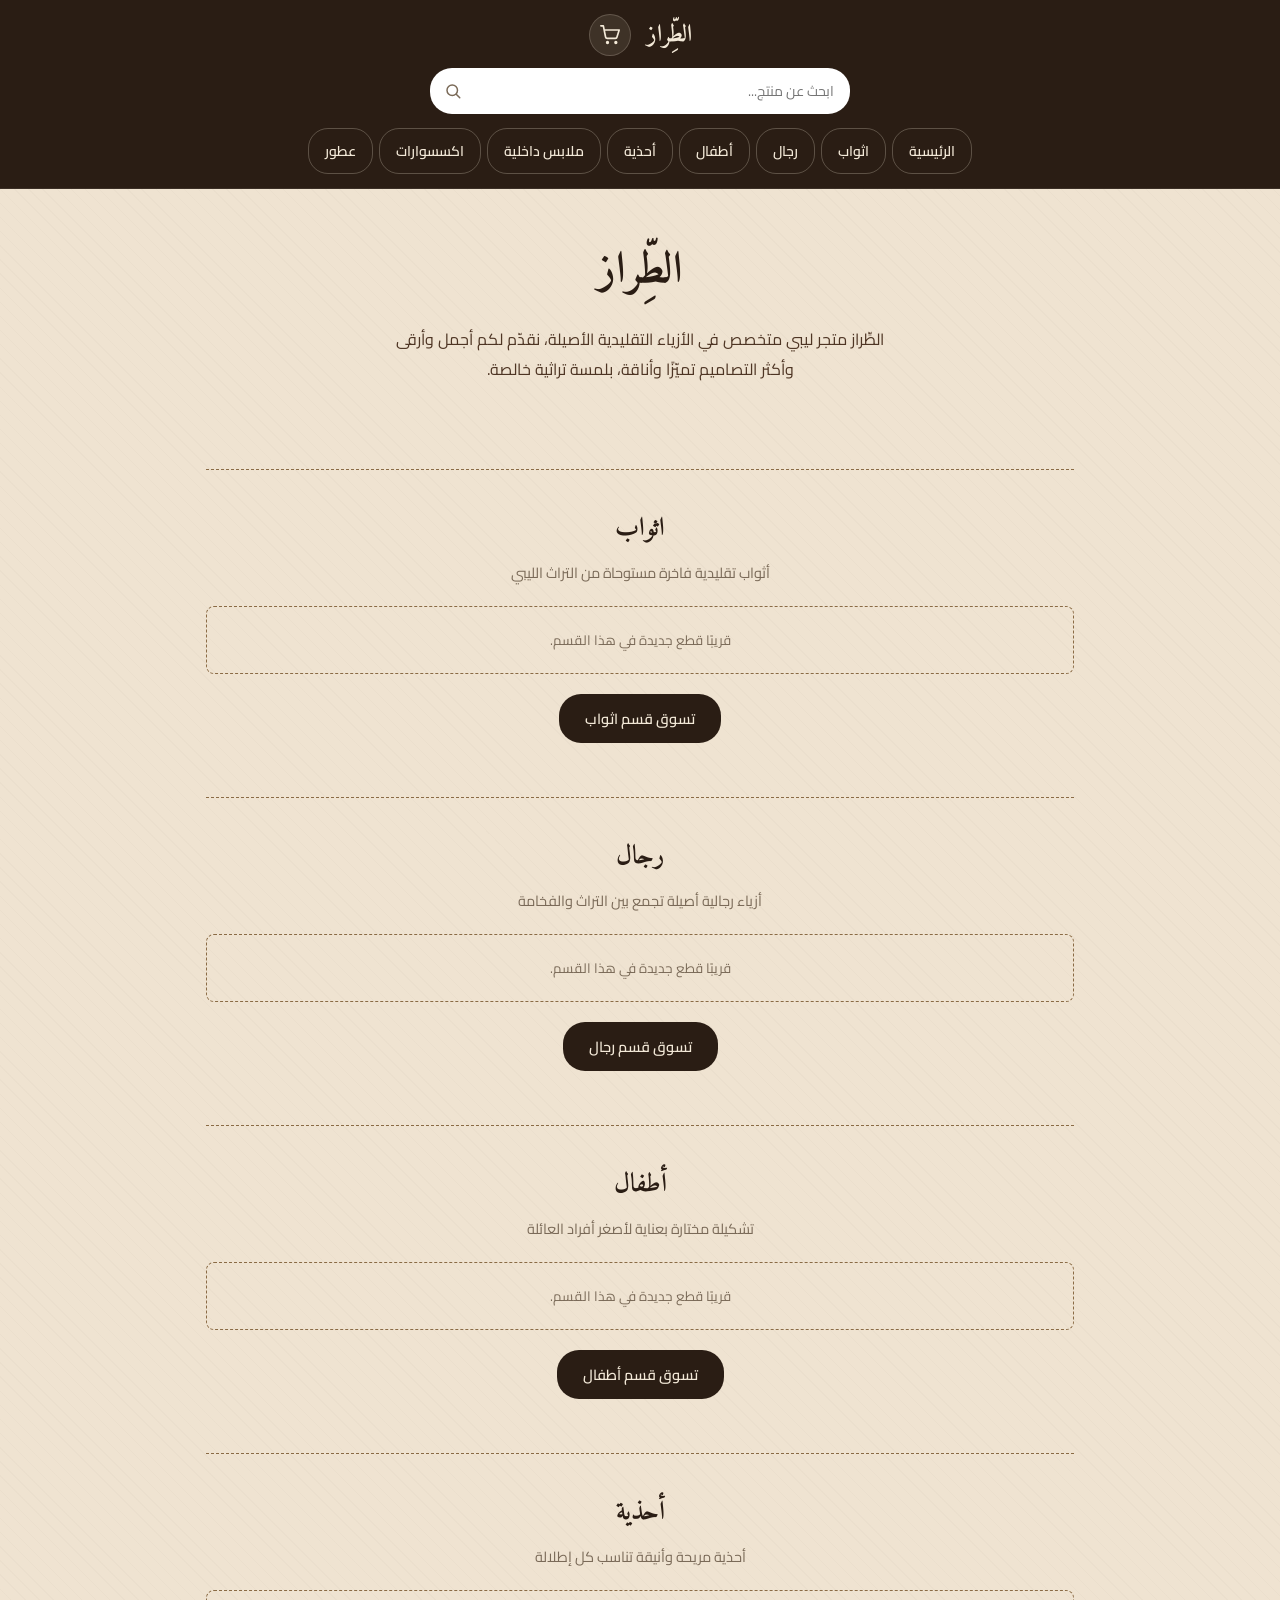
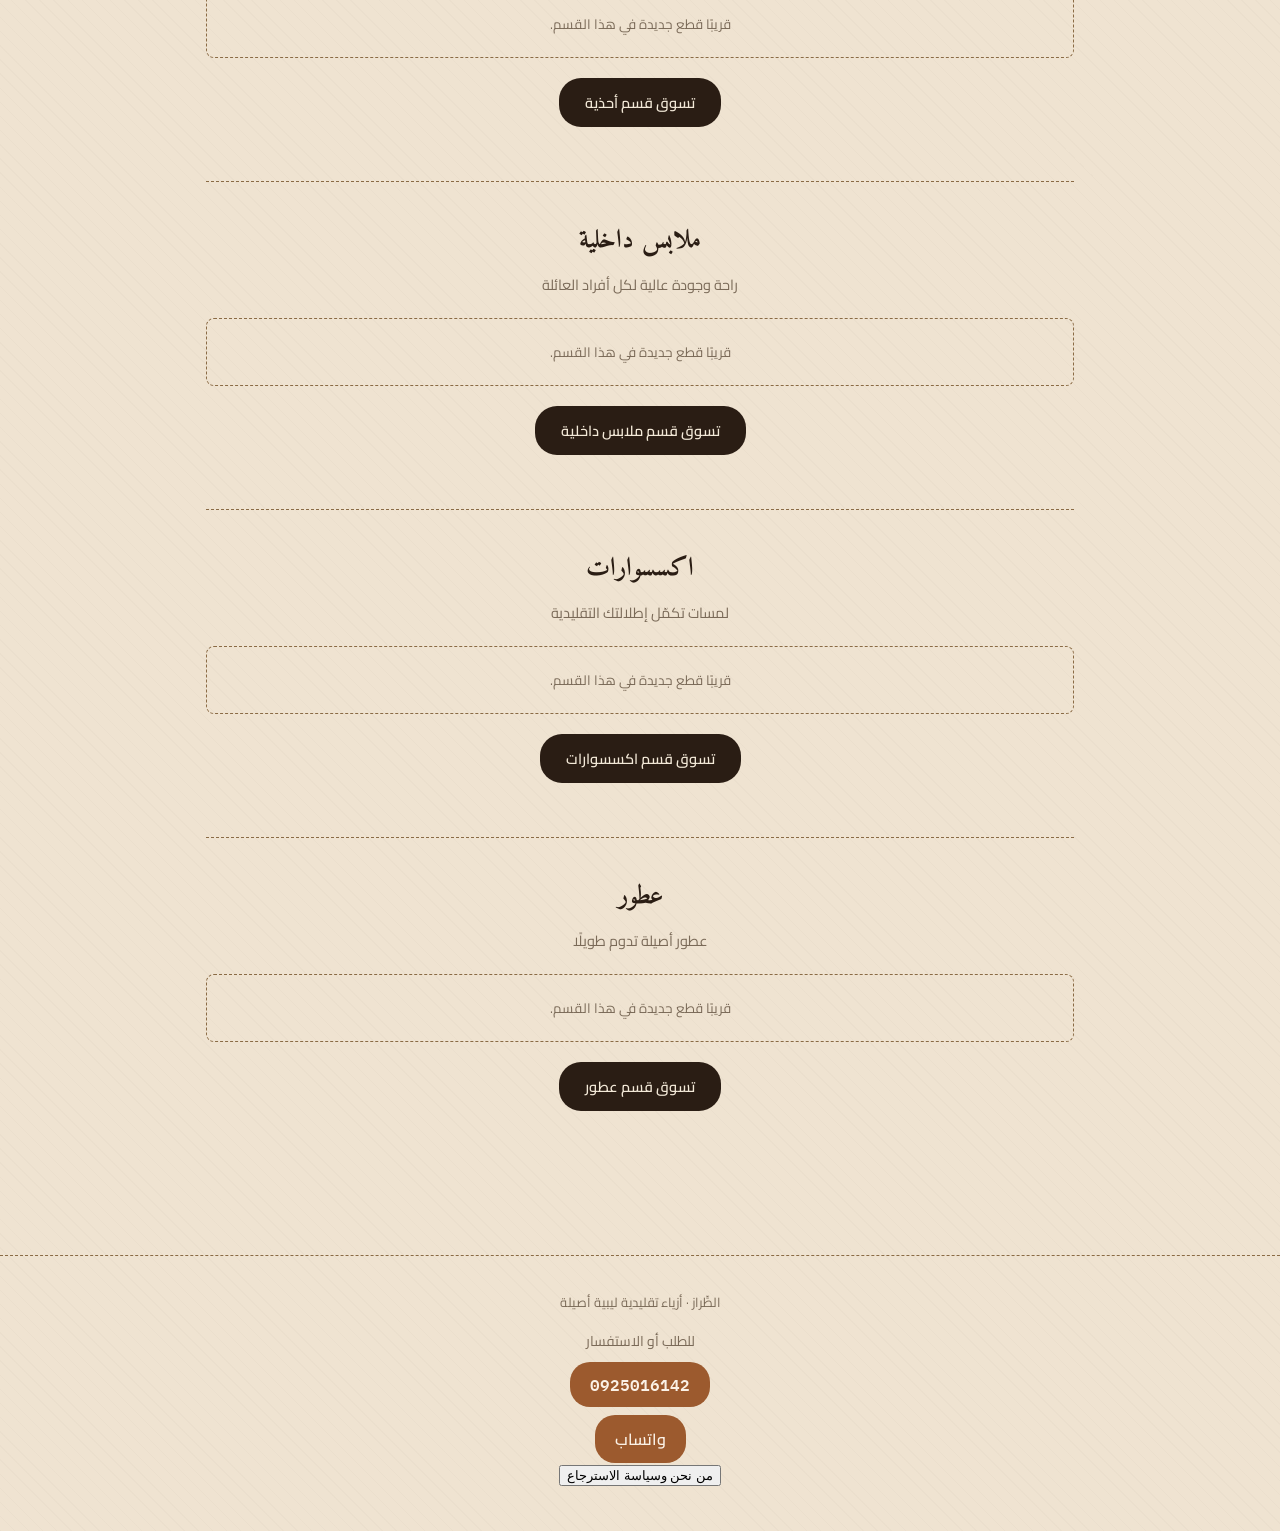
==== commit 67ef4839: "Update index.html" ====
--- a/index.html
+++ b/index.html
@@ -8,12 +8,12 @@
 <meta property="og:type" content="website">
 <meta property="og:title" content="الطِّراز | أزياء تقليدية ليبية أصيلة">
 <meta property="og:description" content="أثواب ورجالي وأطفال وأكسسوارات وعطور، بلمسة تراثية فاخرة. تصفّح واطلب مباشرة.">
-<meta property="og:image" content="https://acer218.github.io/altiraz-shop/og_image_1.png">
+<meta property="og:image" content="https://acer218.github.io/altiraz-shop/og-image_1.png">
 <meta property="og:url" content="https://acer218.github.io/altiraz-shop/">
 <meta name="twitter:card" content="summary_large_image">
 <meta name="twitter:title" content="الطِّراز | أزياء تقليدية ليبية أصيلة">
 <meta name="twitter:description" content="أثواب ورجالي وأطفال وأكسسوارات وعطور، بلمسة تراثية فاخرة.">
-<meta name="twitter:image" content="https://acer218.github.io/altiraz-shop/og_image_1.png">
+<meta name="twitter:image" content="https://acer218.github.io/altiraz-shop/og-image_1.png">
 <link rel="icon" type="image/png" href="favicon.png">
 <link rel="preconnect" href="https://fonts.googleapis.com">
 <link rel="preconnect" href="https://fonts.gstatic.com" crossorigin>
@@ -58,6 +58,7 @@
     <a class="mono" href="tel:0925016142">0925016142</a>
     <a class="whatsapp-btn" href="https://wa.me/218925016142" target="_blank" rel="noopener">واتساب</a>
   </div>
+  <button class="footer-link-btn" id="aboutLink">من نحن وسياسة الاسترجاع</button>
   <button class="secret-dot" id="secretDot" aria-hidden="true" tabindex="-1"></button>
 </footer>
 
--- a/shop.css
+++ b/shop.css
@@ -34,6 +34,10 @@
   top:0;
   z-index:30;
   border-bottom:1px solid rgba(255,255,255,0.08);
+  transition:transform 0.3s ease;
+}
+header.header-hidden{
+  transform:translateY(-100%);
 }
 .header-top{
   display:flex;
@@ -729,6 +733,45 @@
 }
 .order-total{ font-size:14px; font-weight:700; color:var(--rust-dark); margin-bottom:4px; }
 .order-date{ font-size:11.5px; color:var(--muted); }
+
+.order-status-row{
+  margin:10px 0;
+  padding-top:10px;
+  border-top:1px dashed var(--thread);
+}
+.order-status-badge{
+  display:inline-block;
+  font-size:12px;
+  font-weight:700;
+  padding:4px 12px;
+  border-radius:12px;
+  margin-bottom:8px;
+}
+.status-badge-pending{ background:rgba(200,154,103,0.25); color:var(--rust-dark); }
+.status-badge-delivered{ background:rgba(47,122,79,0.15); color:#2f7a4f; }
+.status-badge-cancelled{ background:rgba(156,46,46,0.12); color:#9c2e2e; }
+.order-status-actions{
+  display:flex;
+  flex-wrap:wrap;
+  gap:6px;
+}
+.status-btn{
+  background:none;
+  border:1px solid rgba(42,29,20,0.2);
+  color:var(--muted);
+  font-size:12px;
+  font-family:'Cairo', sans-serif;
+  padding:5px 11px;
+  border-radius:14px;
+  cursor:pointer;
+}
+.status-btn.active{
+  background:var(--espresso);
+  border-color:var(--espresso);
+  color:#f3e9d8;
+  font-weight:700;
+}
+.order-card.status-cancelled{ opacity:0.7; }
 
 /* admin multi-image preview strip */
 .preview-strip{
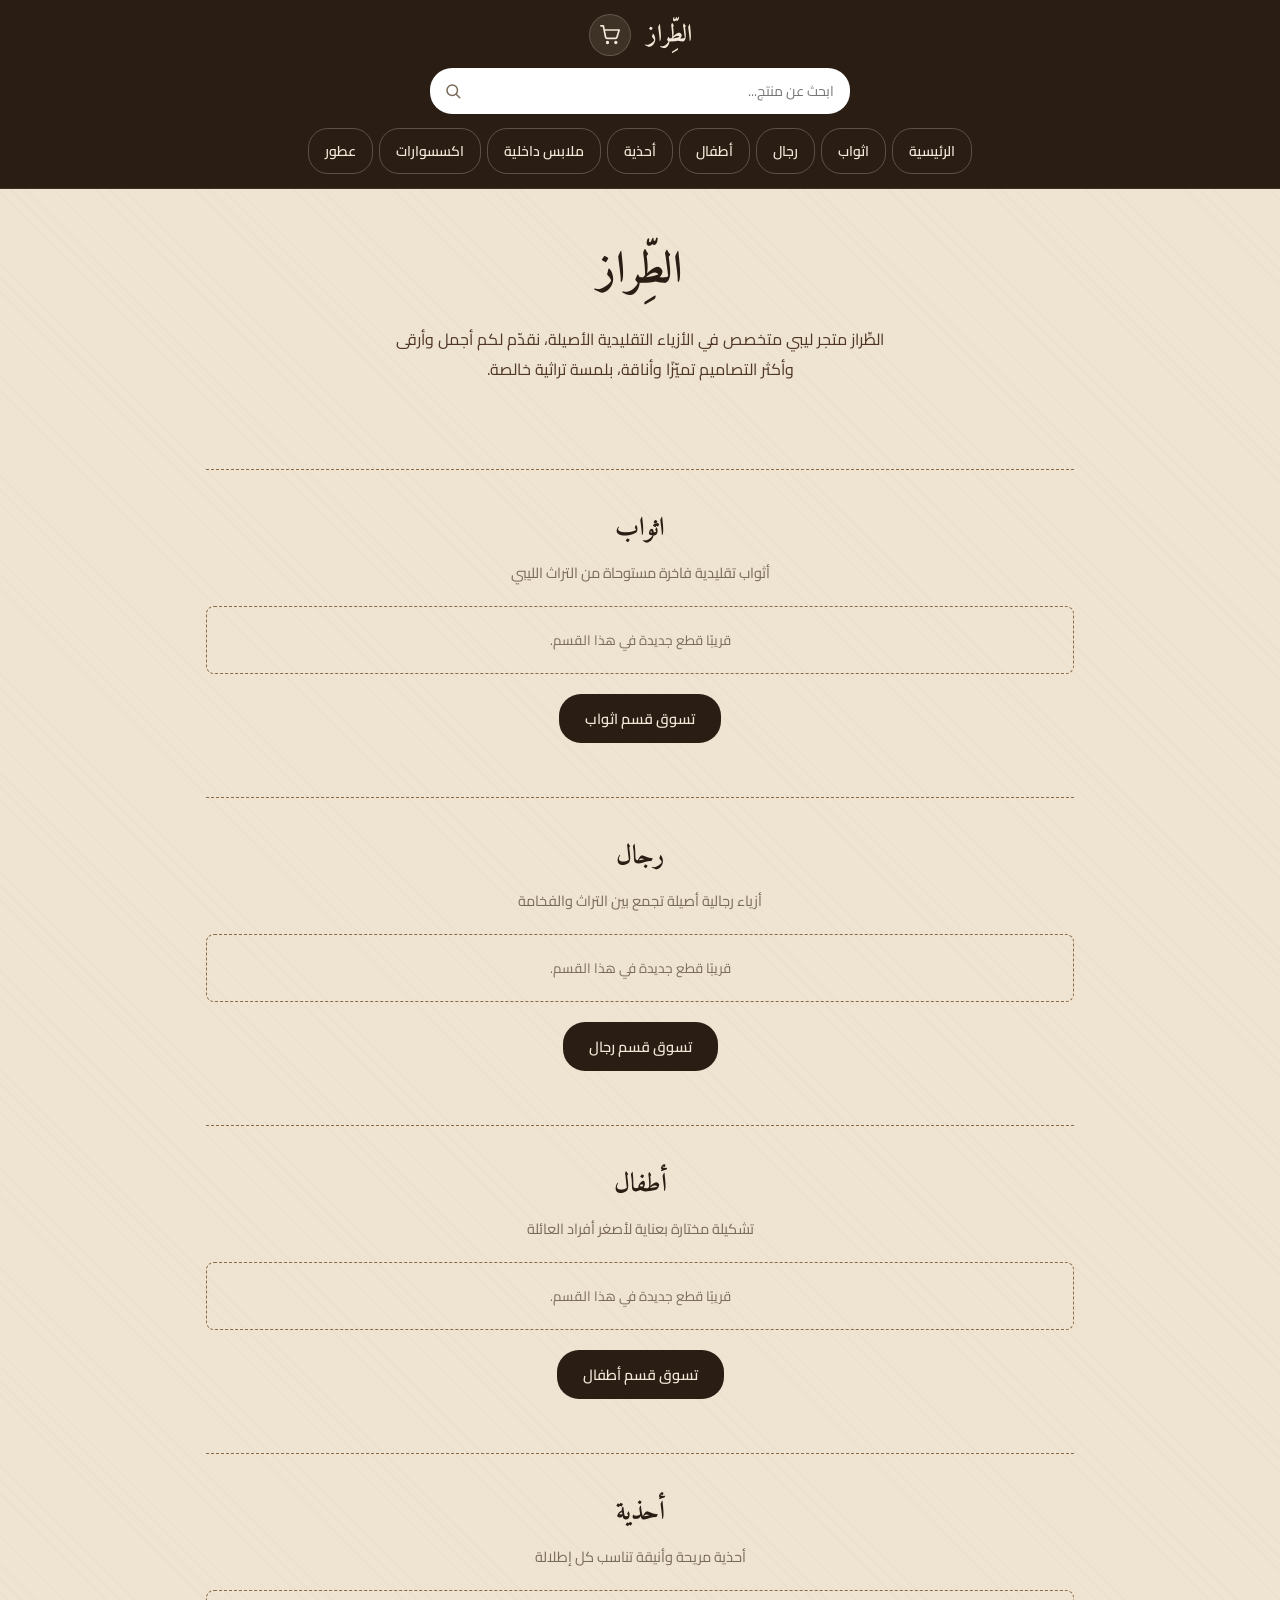
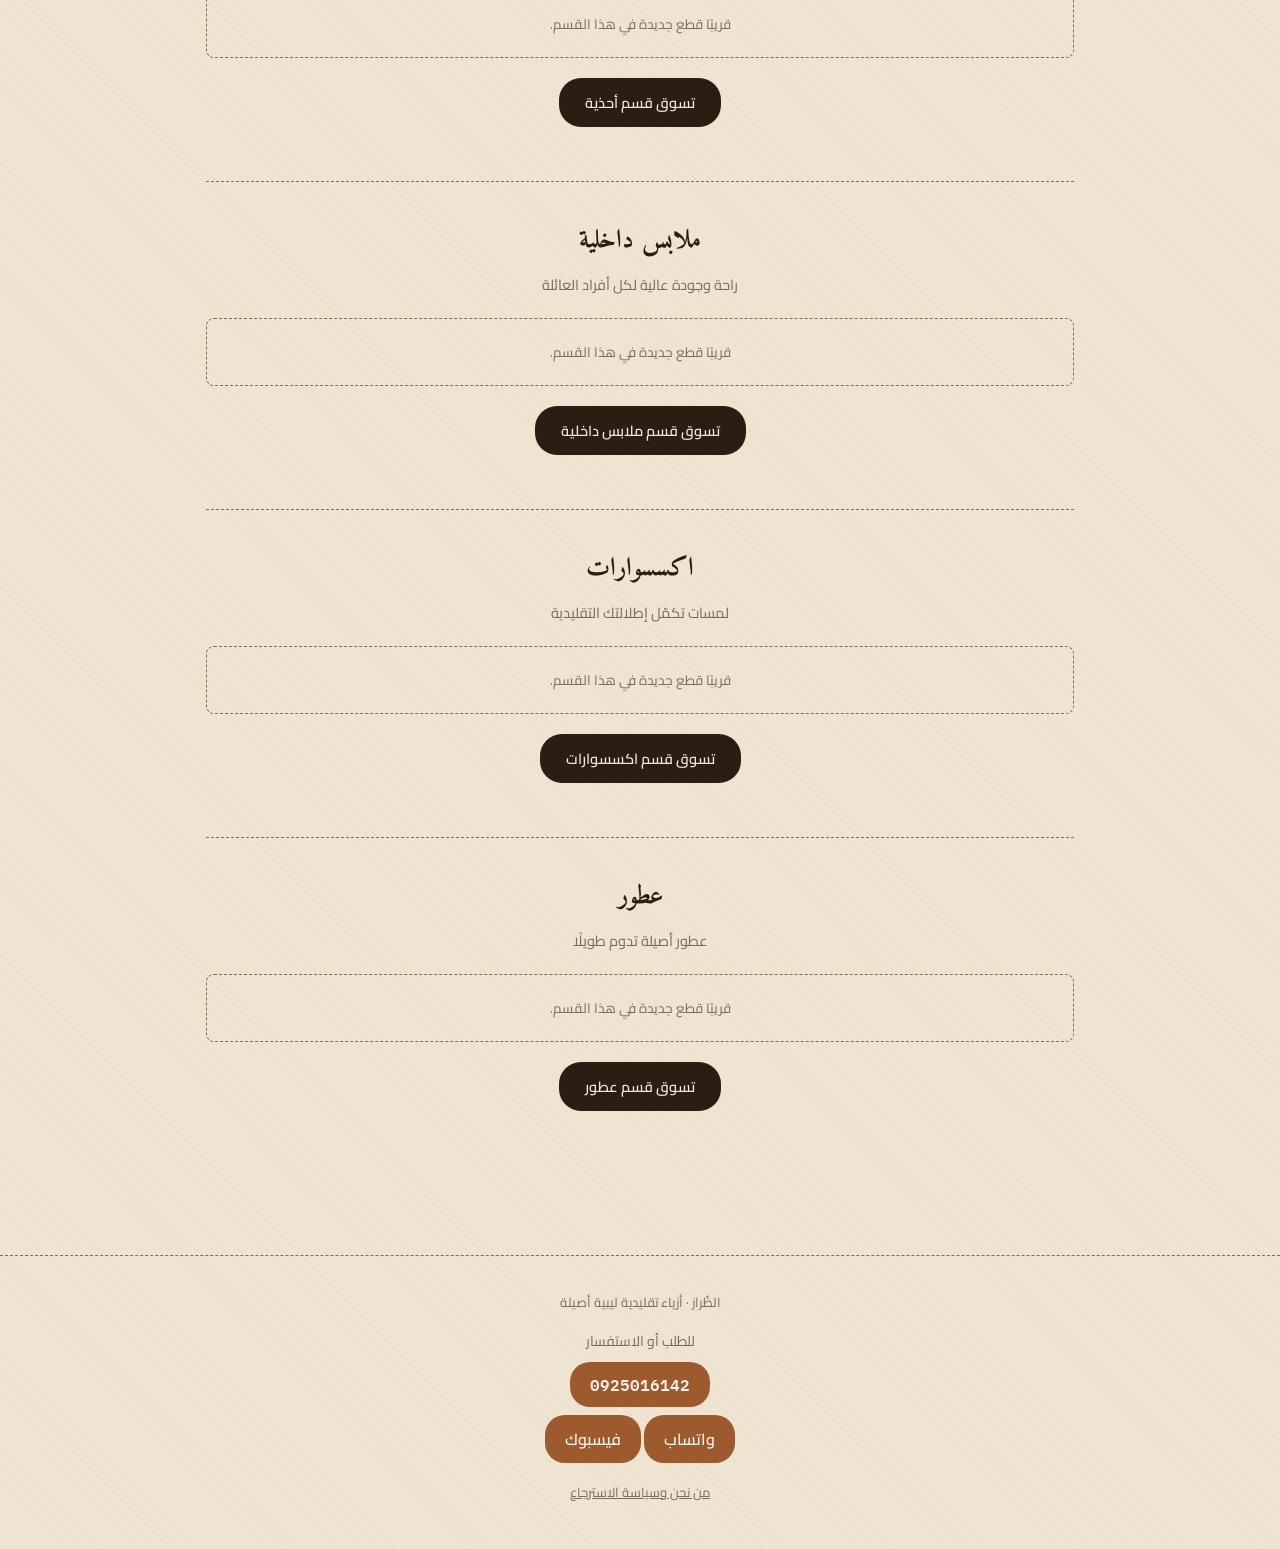
==== commit 843b0608: "Update index.html" ====
--- a/index.html
+++ b/index.html
@@ -56,7 +56,10 @@
   <div class="footer-contact">
     للطلب أو الاستفسار
     <a class="mono" href="tel:0925016142">0925016142</a>
-    <a class="whatsapp-btn" href="https://wa.me/218925016142" target="_blank" rel="noopener">واتساب</a>
+    <div class="footer-social-row">
+      <a class="whatsapp-btn" href="https://wa.me/218925016142" target="_blank" rel="noopener">واتساب</a>
+      <a class="facebook-btn" href="https://www.facebook.com/share/1EPitVjfrW/?mibextid=wwXIfr" target="_blank" rel="noopener">فيسبوك</a>
+    </div>
   </div>
   <button class="footer-link-btn" id="aboutLink">من نحن وسياسة الاسترجاع</button>
   <button class="secret-dot" id="secretDot" aria-hidden="true" tabindex="-1"></button>
--- a/shop.css
+++ b/shop.css
@@ -651,6 +651,31 @@
   text-decoration:none;
 }
 .footer-contact a:hover{ background:var(--rust-dark); }
+.footer-link-btn{
+  display:block;
+  margin:16px auto 0;
+  background:none;
+  border:none;
+  color:var(--muted);
+  font-size:13px;
+  text-decoration:underline;
+  cursor:pointer;
+  font-family:'Cairo', sans-serif;
+}
+.footer-link-btn:hover{ color:var(--ink); }
+
+.about-section{
+  max-width:640px;
+  margin:0 auto 20px;
+  padding:0 8px;
+  text-align:center;
+}
+.about-section p{
+  color:var(--coffee);
+  font-size:15px;
+  line-height:1.9;
+  margin:0 0 12px;
+}
 
 /* cart */
 .cart-badge{
@@ -976,6 +1001,70 @@
   font-size:15px;
   font-weight:700;
 }
+
+.pm-extra{
+  border-top:1px dashed var(--thread);
+  margin-top:24px;
+  padding-top:20px;
+  text-align:right;
+}
+.pm-extra-title{ font-size:17px; margin:0 0 12px; }
+.pm-rating-summary{
+  display:flex;
+  align-items:center;
+  gap:8px;
+  margin-bottom:14px;
+}
+.pm-rating-stars{ color:var(--camel-dark); font-size:16px; letter-spacing:1px; }
+.pm-rating-count{ color:var(--muted); font-size:12.5px; }
+.pm-reviews-loading, .pm-reviews-empty{ color:var(--muted); font-size:13.5px; margin:0 0 14px; }
+.pm-reviews-list{
+  display:flex;
+  flex-direction:column;
+  gap:12px;
+  margin-bottom:18px;
+  max-height:220px;
+  overflow-y:auto;
+}
+.pm-review-item{
+  background:var(--parchment);
+  border-radius:8px;
+  padding:10px 12px;
+}
+.pm-review-head{
+  display:flex;
+  justify-content:space-between;
+  align-items:center;
+  margin-bottom:4px;
+}
+.pm-review-name{ font-weight:700; font-size:13.5px; }
+.pm-review-stars{ color:var(--camel-dark); font-size:13px; letter-spacing:1px; }
+.pm-review-comment{ font-size:13px; color:var(--coffee); margin:0; line-height:1.6; }
+.pm-review-form{
+  background:var(--card);
+  border:1px solid rgba(42,29,20,0.1);
+  border-radius:10px;
+  padding:16px;
+}
+.pm-star-picker{
+  display:flex;
+  gap:4px;
+  margin-bottom:14px;
+  justify-content:flex-end;
+}
+.pm-star-btn{
+  background:none;
+  border:none;
+  font-size:24px;
+  color:rgba(42,29,20,0.2);
+  cursor:pointer;
+  padding:0;
+  line-height:1;
+}
+.pm-star-btn.active{ color:var(--camel-dark); }
+.pm-related-block{ margin-top:26px; }
+.pm-related-scroll{ padding-bottom:6px; }
+.pm-related-scroll .tag{ min-width:150px; }
 
 @media (min-width:700px){
   .product-modal-overlay{ align-items:center; padding:30px; }
